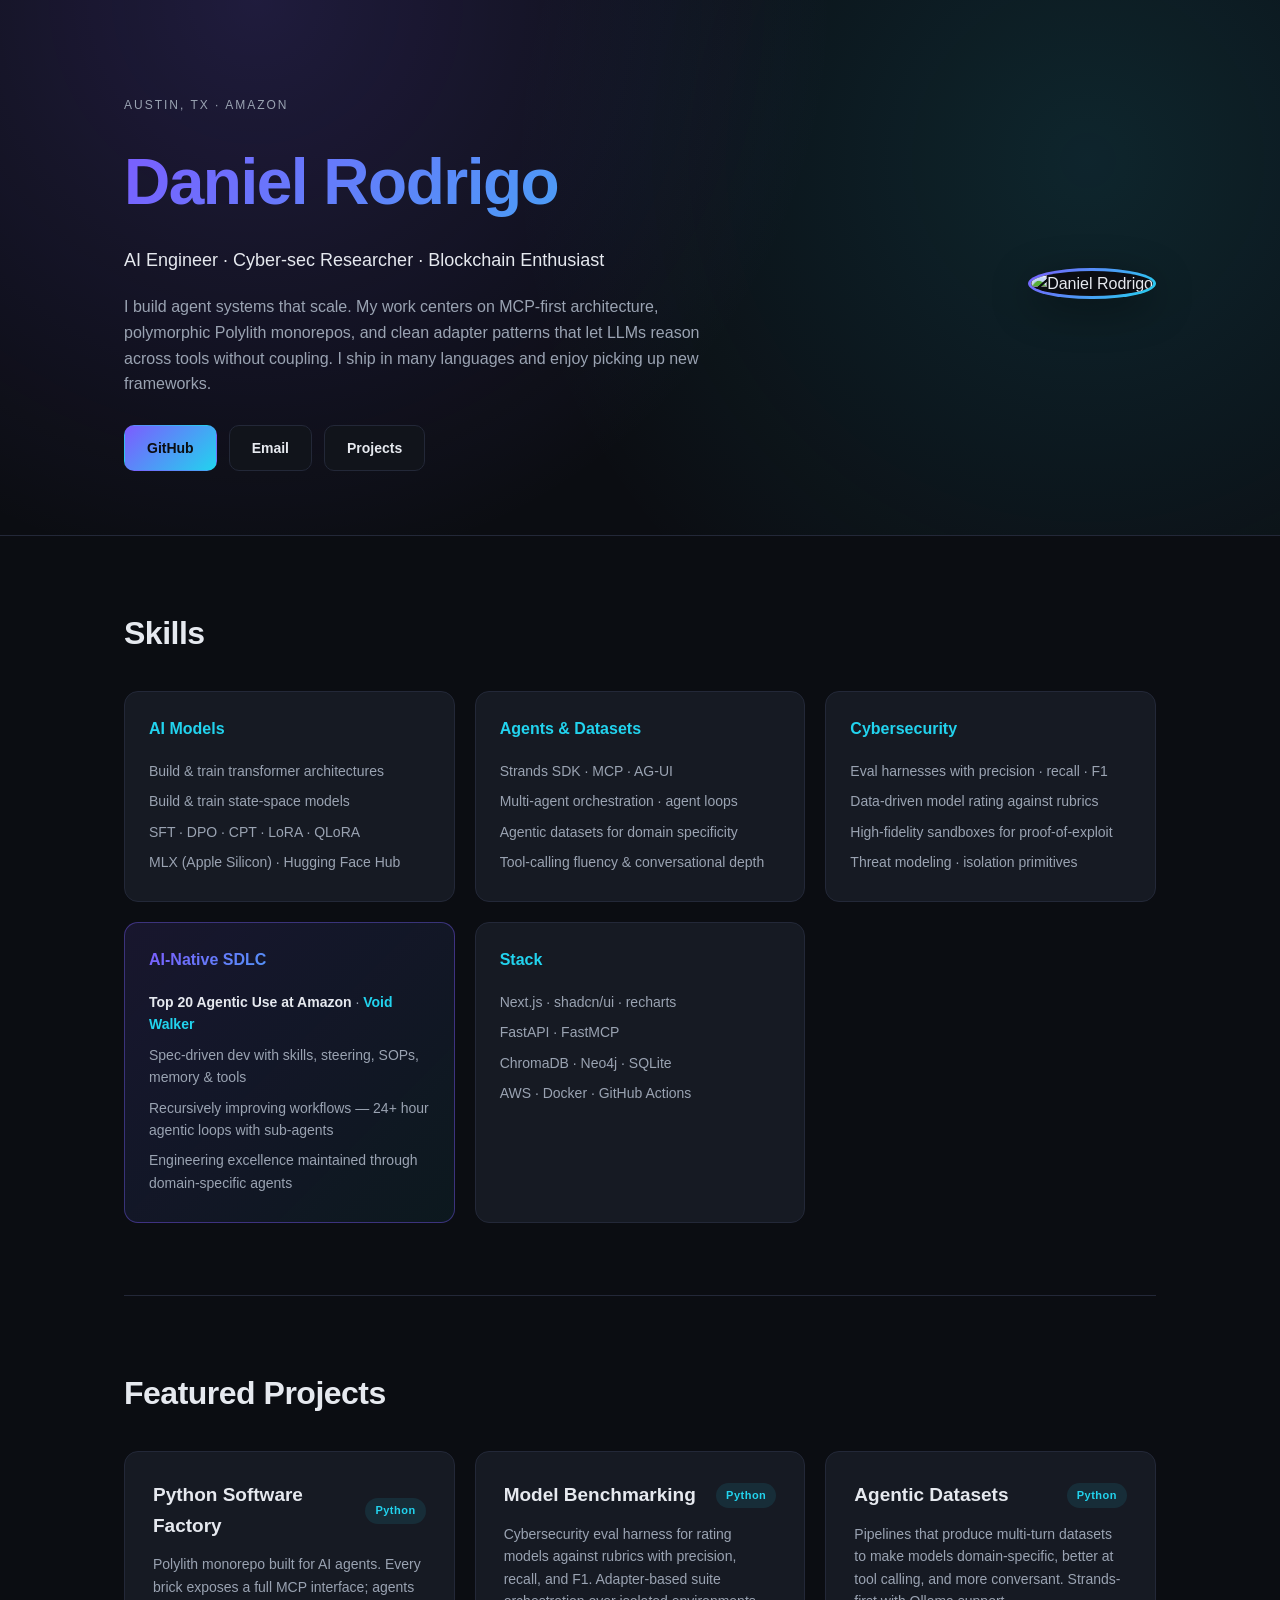
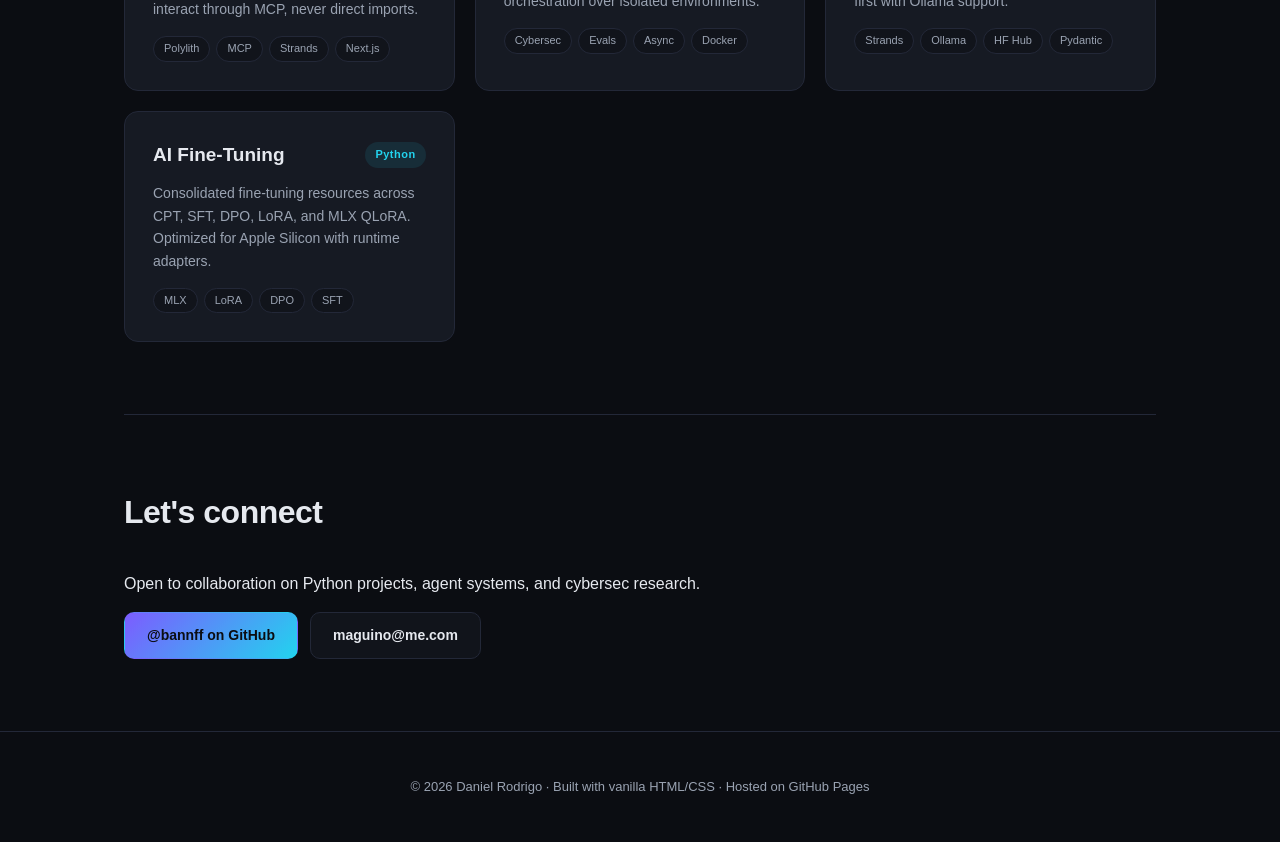
==== index.html @ 7570c043 "feat: initial site — hero, skills, projects, contact" ====
<!DOCTYPE html>
<html lang="en">
<head>
  <meta charset="UTF-8" />
  <meta name="viewport" content="width=device-width, initial-scale=1.0" />
  <title>Daniel Rodrigo — AI Engineer & Cybersec Researcher</title>
  <meta name="description" content="Daniel Rodrigo (bannff) — AI Engineer at Amazon. MCP-first agent systems, fine-tuning, cybersecurity evals, and blockchain." />
  <link rel="icon" href="data:image/svg+xml,<svg xmlns=%22http://www.w3.org/2000/svg%22 viewBox=%220 0 100 100%22><text y=%22.9em%22 font-size=%2290%22>⚡</text></svg>" />
  <link rel="stylesheet" href="styles.css" />
</head>
<body>
  <header class="hero">
    <div class="container">
      <div class="hero-grid">
        <div>
          <p class="eyebrow">Austin, TX · Amazon</p>
          <h1>Daniel Rodrigo</h1>
          <p class="tagline">AI Engineer · Cyber-sec Researcher · Blockchain Enthusiast</p>
          <p class="bio">
            I build agent systems that scale. My work centers on MCP-first
            architecture, polymorphic Polylith monorepos, and clean adapter
            patterns that let LLMs reason across tools without coupling. I
            ship in many languages and enjoy picking up new frameworks.
          </p>
          <div class="cta-row">
            <a class="btn primary" href="https://github.com/bannff" target="_blank" rel="noopener">GitHub</a>
            <a class="btn" href="mailto:maguino@me.com">Email</a>
            <a class="btn" href="#projects">Projects</a>
          </div>
        </div>
        <div class="avatar-wrap">
          <img class="avatar" src="https://avatars.githubusercontent.com/u/184795715?v=4" alt="Daniel Rodrigo" />
        </div>
      </div>
    </div>
  </header>

  <main class="container">
    <section id="skills">
      <h2>Skills</h2>
      <div class="skills-grid">
        <div class="skill-card">
          <h3>AI Models</h3>
          <ul>
            <li>Build &amp; train transformer architectures</li>
            <li>Build &amp; train state-space models</li>
            <li>SFT · DPO · CPT · LoRA · QLoRA</li>
            <li>MLX (Apple Silicon) · Hugging Face Hub</li>
          </ul>
        </div>
        <div class="skill-card">
          <h3>Agents &amp; Datasets</h3>
          <ul>
            <li>Strands SDK · MCP · AG-UI</li>
            <li>Multi-agent orchestration · agent loops</li>
            <li>Agentic datasets for domain specificity</li>
            <li>Tool-calling fluency &amp; conversational depth</li>
          </ul>
        </div>
        <div class="skill-card">
          <h3>Cybersecurity</h3>
          <ul>
            <li>Eval harnesses with precision · recall · F1</li>
            <li>Data-driven model rating against rubrics</li>
            <li>High-fidelity sandboxes for proof-of-exploit</li>
            <li>Threat modeling · isolation primitives</li>
          </ul>
        </div>
        <div class="skill-card featured">
          <h3>AI-Native SDLC</h3>
          <ul>
            <li><strong>Top 20 Agentic Use at Amazon</strong> · <em>Void Walker</em></li>
            <li>Spec-driven dev with skills, steering, SOPs, memory &amp; tools</li>
            <li>Recursively improving workflows — 24+ hour agentic loops with sub-agents</li>
            <li>Engineering excellence maintained through domain-specific agents</li>
          </ul>
        </div>
        <div class="skill-card">
          <h3>Stack</h3>
          <ul>
            <li>Next.js · shadcn/ui · recharts</li>
            <li>FastAPI · FastMCP</li>
            <li>ChromaDB · Neo4j · SQLite</li>
            <li>AWS · Docker · GitHub Actions</li>
          </ul>
        </div>
      </div>
    </section>

    <section id="projects">
      <h2>Featured Projects</h2>
      <div class="project-grid">
        <a class="project-card" href="https://github.com/bannff/python-software-factory" target="_blank" rel="noopener">
          <div class="project-head">
            <h3>Python Software Factory</h3>
            <span class="lang">Python</span>
          </div>
          <p>Polylith monorepo built for AI agents. Every brick exposes a full MCP interface; agents interact through MCP, never direct imports.</p>
          <div class="tags">
            <span>Polylith</span><span>MCP</span><span>Strands</span><span>Next.js</span>
          </div>
        </a>

        <a class="project-card" href="https://github.com/bannff/model-benchmarking" target="_blank" rel="noopener">
          <div class="project-head">
            <h3>Model Benchmarking</h3>
            <span class="lang">Python</span>
          </div>
          <p>Cybersecurity eval harness for rating models against rubrics with precision, recall, and F1. Adapter-based suite orchestration over isolated environments.</p>
          <div class="tags">
            <span>Cybersec</span><span>Evals</span><span>Async</span><span>Docker</span>
          </div>
        </a>

        <a class="project-card" href="https://github.com/bannff/Agentic-Datasets" target="_blank" rel="noopener">
          <div class="project-head">
            <h3>Agentic Datasets</h3>
            <span class="lang">Python</span>
          </div>
          <p>Pipelines that produce multi-turn datasets to make models domain-specific, better at tool calling, and more conversant. Strands-first with Ollama support.</p>
          <div class="tags">
            <span>Strands</span><span>Ollama</span><span>HF Hub</span><span>Pydantic</span>
          </div>
        </a>

        <a class="project-card" href="https://github.com/bannff/AI-Fine-Tuning" target="_blank" rel="noopener">
          <div class="project-head">
            <h3>AI Fine-Tuning</h3>
            <span class="lang">Python</span>
          </div>
          <p>Consolidated fine-tuning resources across CPT, SFT, DPO, LoRA, and MLX QLoRA. Optimized for Apple Silicon with runtime adapters.</p>
          <div class="tags">
            <span>MLX</span><span>LoRA</span><span>DPO</span><span>SFT</span>
          </div>
        </a>
      </div>
    </section>

    <section id="contact">
      <h2>Let's connect</h2>
      <p>Open to collaboration on Python projects, agent systems, and cybersec research.</p>
      <div class="cta-row">
        <a class="btn primary" href="https://github.com/bannff" target="_blank" rel="noopener">@bannff on GitHub</a>
        <a class="btn" href="mailto:maguino@me.com">maguino@me.com</a>
      </div>
    </section>
  </main>

  <footer>
    <div class="container">
      <p>© <span id="year"></span> Daniel Rodrigo · Built with vanilla HTML/CSS · Hosted on GitHub Pages</p>
    </div>
  </footer>

  <script>
    document.getElementById('year').textContent = new Date().getFullYear();
  </script>
</body>
</html>
---- styles.css ----
:root {
  --bg: #0b0d12;
  --bg-elev: #11141b;
  --bg-card: #161a23;
  --border: #232838;
  --text: #e6e9ef;
  --text-dim: #9aa3b2;
  --accent: #7c5cff;
  --accent-2: #22d3ee;
  --accent-grad: linear-gradient(135deg, #7c5cff 0%, #22d3ee 100%);
  --radius: 14px;
  --shadow: 0 10px 40px rgba(0, 0, 0, 0.4);
}

* { box-sizing: border-box; }

html, body {
  margin: 0;
  padding: 0;
  background: var(--bg);
  color: var(--text);
  font-family: -apple-system, BlinkMacSystemFont, "Segoe UI", Inter, Roboto, sans-serif;
  line-height: 1.6;
  -webkit-font-smoothing: antialiased;
}

a { color: inherit; text-decoration: none; }

.container {
  max-width: 1080px;
  margin: 0 auto;
  padding: 0 24px;
}

/* HERO */
.hero {
  padding: 96px 0 64px;
  background:
    radial-gradient(circle at 20% 0%, rgba(124, 92, 255, 0.18), transparent 50%),
    radial-gradient(circle at 85% 30%, rgba(34, 211, 238, 0.12), transparent 50%),
    var(--bg);
  border-bottom: 1px solid var(--border);
}

.hero-grid {
  display: grid;
  grid-template-columns: 1fr auto;
  gap: 48px;
  align-items: center;
}

.eyebrow {
  text-transform: uppercase;
  letter-spacing: 2px;
  font-size: 12px;
  color: var(--text-dim);
  margin: 0 0 16px;
}

.hero h1 {
  font-size: clamp(40px, 6vw, 64px);
  font-weight: 800;
  margin: 0 0 12px;
  background: var(--accent-grad);
  -webkit-background-clip: text;
  background-clip: text;
  -webkit-text-fill-color: transparent;
  letter-spacing: -1.5px;
}

.tagline {
  font-size: 18px;
  color: var(--text);
  margin: 0 0 20px;
  font-weight: 500;
}

.bio {
  font-size: 16px;
  color: var(--text-dim);
  max-width: 580px;
  margin: 0 0 28px;
}

.avatar-wrap {
  position: relative;
}

.avatar {
  width: 200px;
  height: 200px;
  border-radius: 50%;
  border: 3px solid transparent;
  background:
    linear-gradient(var(--bg), var(--bg)) padding-box,
    var(--accent-grad) border-box;
  box-shadow: var(--shadow);
}

/* BUTTONS */
.cta-row {
  display: flex;
  flex-wrap: wrap;
  gap: 12px;
}

.btn {
  display: inline-block;
  padding: 11px 22px;
  border-radius: 10px;
  font-weight: 600;
  font-size: 14px;
  border: 1px solid var(--border);
  background: var(--bg-elev);
  color: var(--text);
  transition: transform 0.15s ease, border-color 0.15s ease, background 0.15s ease;
}

.btn:hover {
  transform: translateY(-2px);
  border-color: var(--accent);
}

.btn.primary {
  background: var(--accent-grad);
  border-color: transparent;
  color: #0b0d12;
}

/* SECTIONS */
main section {
  padding: 72px 0;
  border-bottom: 1px solid var(--border);
}

main section:last-child {
  border-bottom: none;
}

h2 {
  font-size: 32px;
  font-weight: 700;
  margin: 0 0 32px;
  letter-spacing: -0.5px;
}

/* SKILLS */
.skills-grid {
  display: grid;
  grid-template-columns: repeat(auto-fit, minmax(260px, 1fr));
  gap: 20px;
}

.skill-card {
  background: var(--bg-card);
  border: 1px solid var(--border);
  border-radius: var(--radius);
  padding: 24px;
  transition: border-color 0.2s ease, transform 0.2s ease;
}

.skill-card:hover {
  border-color: var(--accent);
  transform: translateY(-2px);
}

.skill-card h3 {
  margin: 0 0 14px;
  font-size: 16px;
  color: var(--accent-2);
  font-weight: 600;
}

.skill-card ul {
  list-style: none;
  padding: 0;
  margin: 0;
}

.skill-card li {
  font-size: 14px;
  color: var(--text-dim);
  padding: 4px 0;
}

.skill-card.featured {
  background: linear-gradient(135deg, rgba(124, 92, 255, 0.12), rgba(34, 211, 238, 0.06));
  border-color: rgba(124, 92, 255, 0.4);
}

.skill-card.featured h3 {
  background: var(--accent-grad);
  -webkit-background-clip: text;
  background-clip: text;
  -webkit-text-fill-color: transparent;
}

.skill-card.featured li strong {
  color: var(--text);
  font-weight: 700;
}

.skill-card.featured li em {
  font-style: normal;
  color: var(--accent-2);
  font-weight: 600;
}

/* PROJECTS */
.project-grid {
  display: grid;
  grid-template-columns: repeat(auto-fit, minmax(320px, 1fr));
  gap: 20px;
}

.project-card {
  display: block;
  background: var(--bg-card);
  border: 1px solid var(--border);
  border-radius: var(--radius);
  padding: 28px;
  transition: border-color 0.2s ease, transform 0.2s ease, box-shadow 0.2s ease;
}

.project-card:hover {
  border-color: var(--accent);
  transform: translateY(-3px);
  box-shadow: var(--shadow);
}

.project-head {
  display: flex;
  justify-content: space-between;
  align-items: center;
  gap: 12px;
  margin-bottom: 12px;
}

.project-head h3 {
  margin: 0;
  font-size: 19px;
  font-weight: 700;
}

.lang {
  font-size: 11px;
  color: var(--accent-2);
  background: rgba(34, 211, 238, 0.1);
  padding: 4px 10px;
  border-radius: 999px;
  font-weight: 600;
  letter-spacing: 0.5px;
}

.project-card p {
  color: var(--text-dim);
  margin: 0 0 16px;
  font-size: 14px;
}

.tags {
  display: flex;
  flex-wrap: wrap;
  gap: 6px;
}

.tags span {
  font-size: 11px;
  background: var(--bg-elev);
  border: 1px solid var(--border);
  padding: 3px 10px;
  border-radius: 999px;
  color: var(--text-dim);
}

/* FOOTER */
footer {
  padding: 32px 0;
  text-align: center;
  color: var(--text-dim);
  font-size: 13px;
  border-top: 1px solid var(--border);
}

/* RESPONSIVE */
@media (max-width: 720px) {
  .hero { padding: 64px 0 48px; }
  .hero-grid {
    grid-template-columns: 1fr;
    text-align: center;
  }
  .avatar-wrap { order: -1; }
  .avatar { width: 140px; height: 140px; }
  .bio { margin-left: auto; margin-right: auto; }
  .cta-row { justify-content: center; }
  main section { padding: 56px 0; }
}
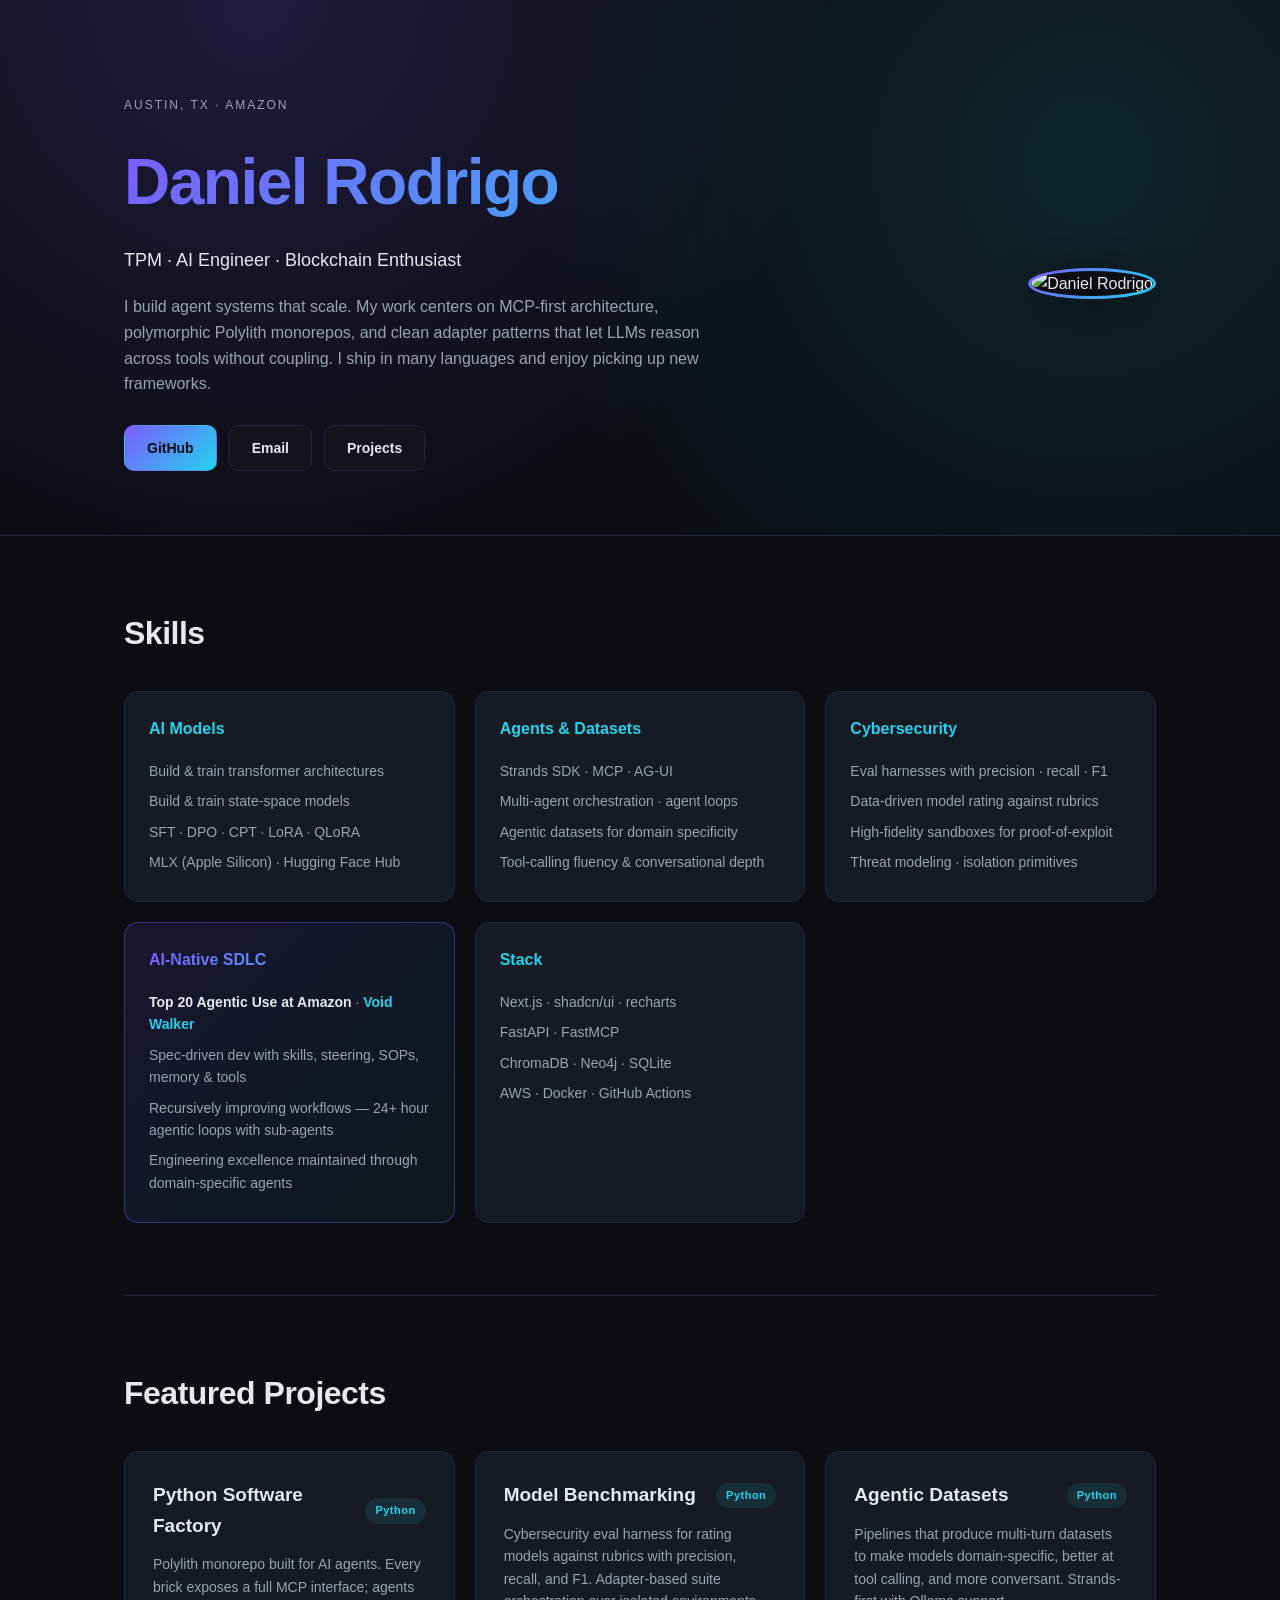
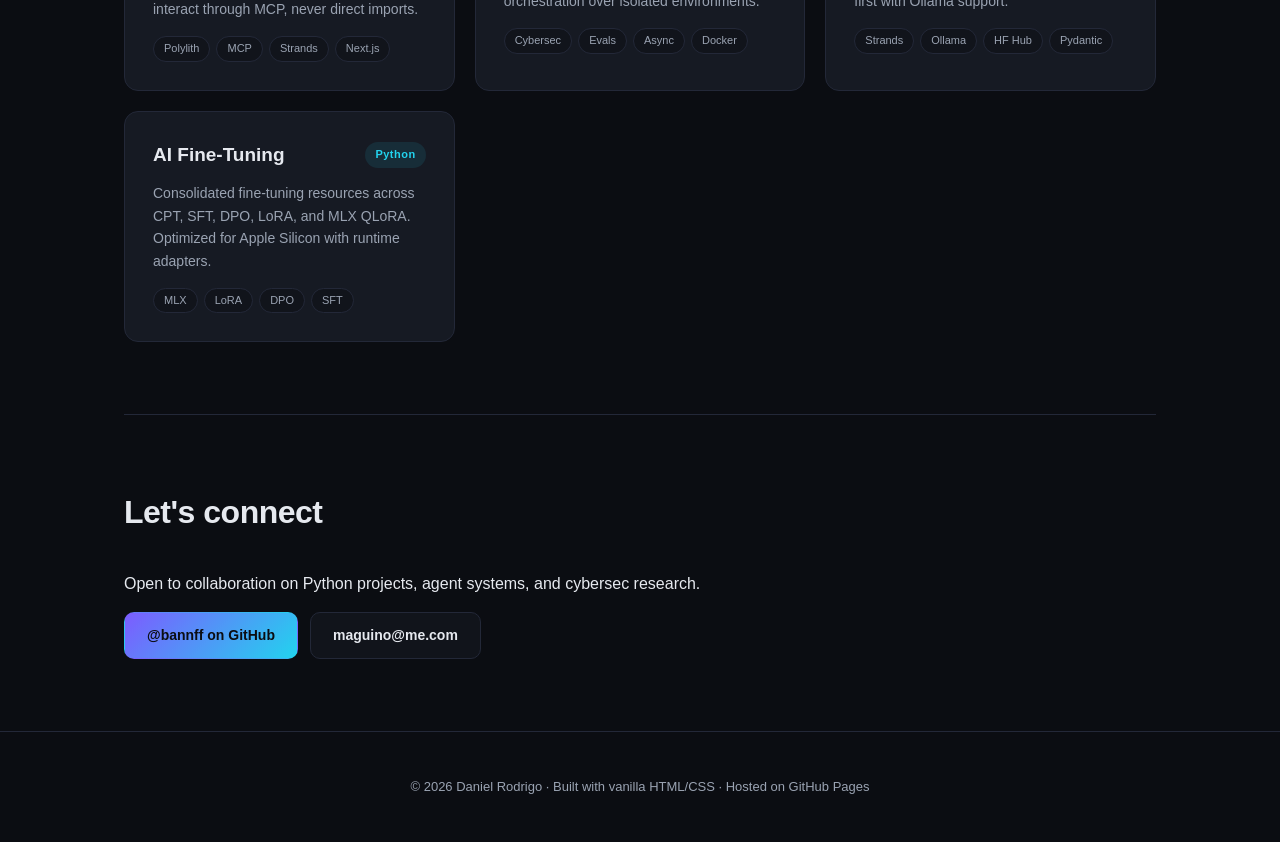
==== commit 0da30ee7: "tweak: tagline — TPM · AI Engineer · Blockchain Enthusiast" ====
--- a/index.html
+++ b/index.html
@@ -15,7 +15,7 @@
         <div>
           <p class="eyebrow">Austin, TX · Amazon</p>
           <h1>Daniel Rodrigo</h1>
-          <p class="tagline">AI Engineer · Cyber-sec Researcher · Blockchain Enthusiast</p>
+          <p class="tagline">TPM · AI Engineer · Blockchain Enthusiast</p>
           <p class="bio">
             I build agent systems that scale. My work centers on MCP-first
             architecture, polymorphic Polylith monorepos, and clean adapter
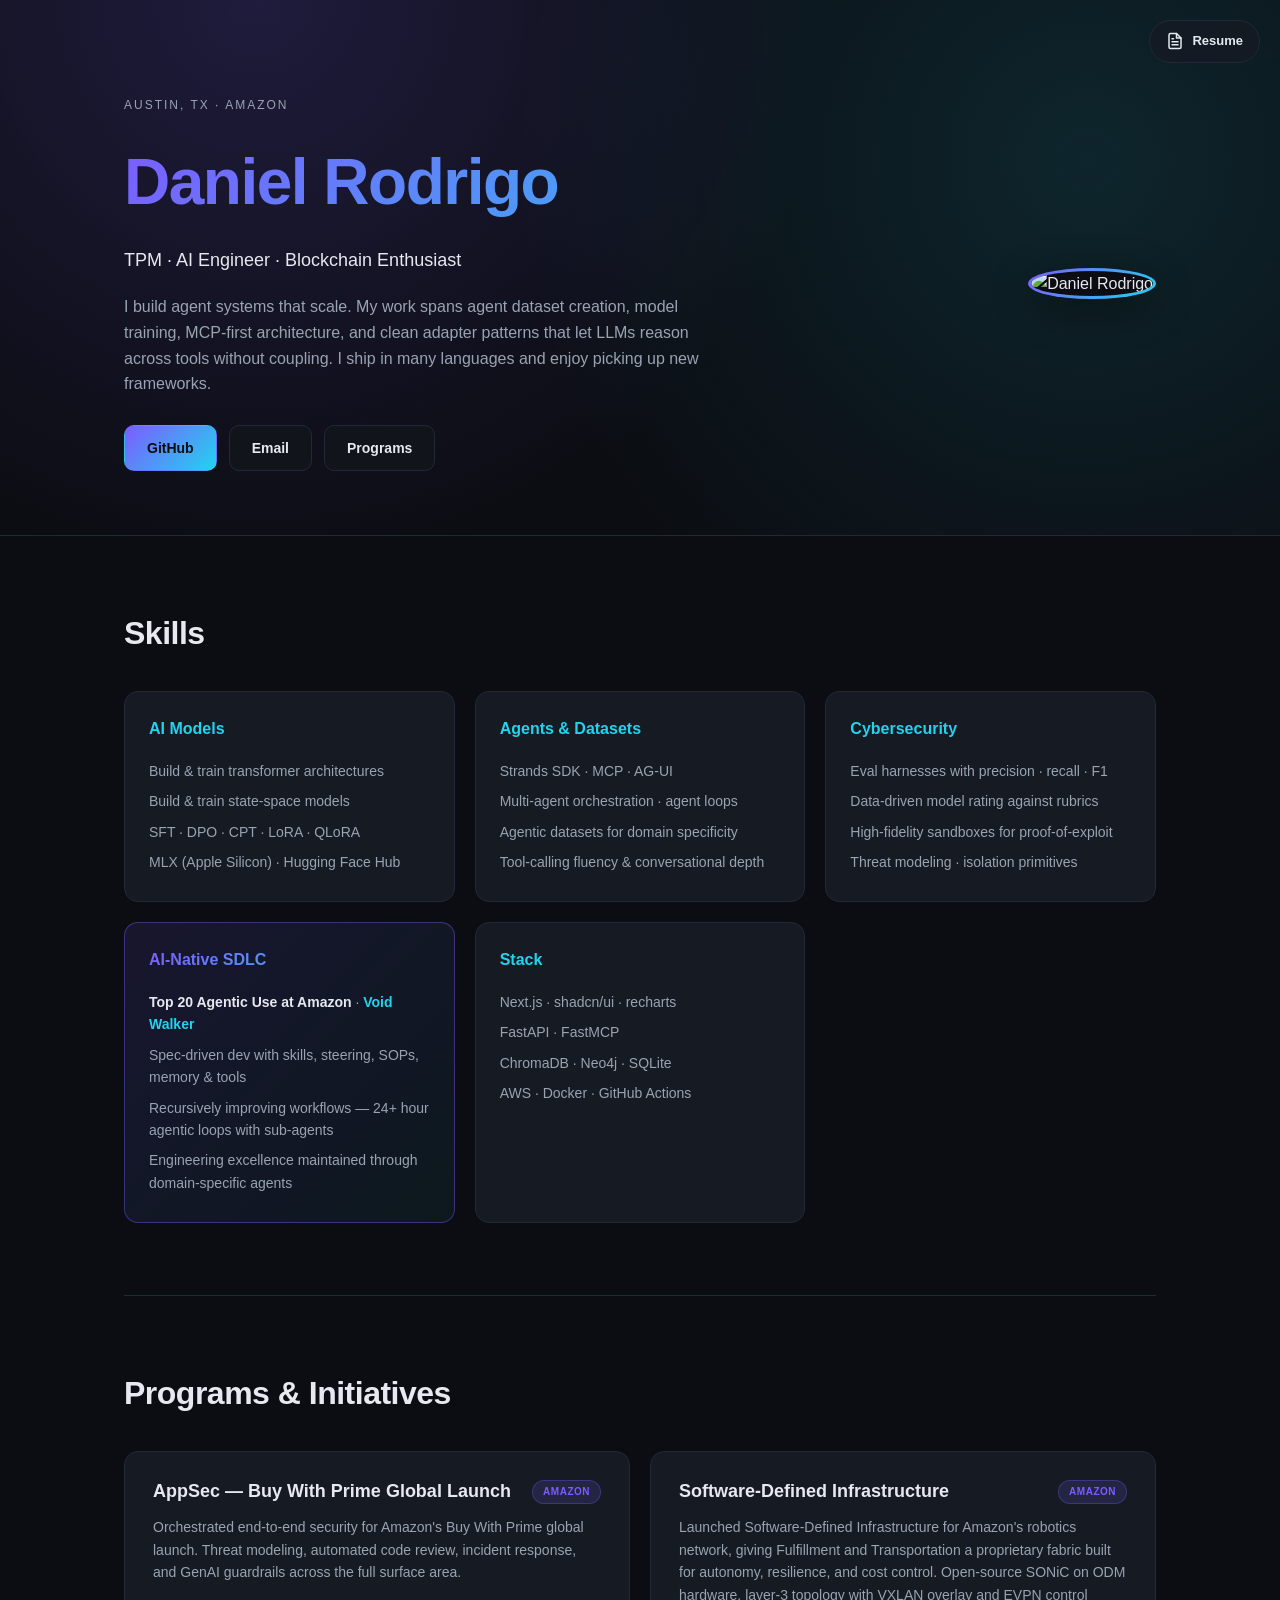
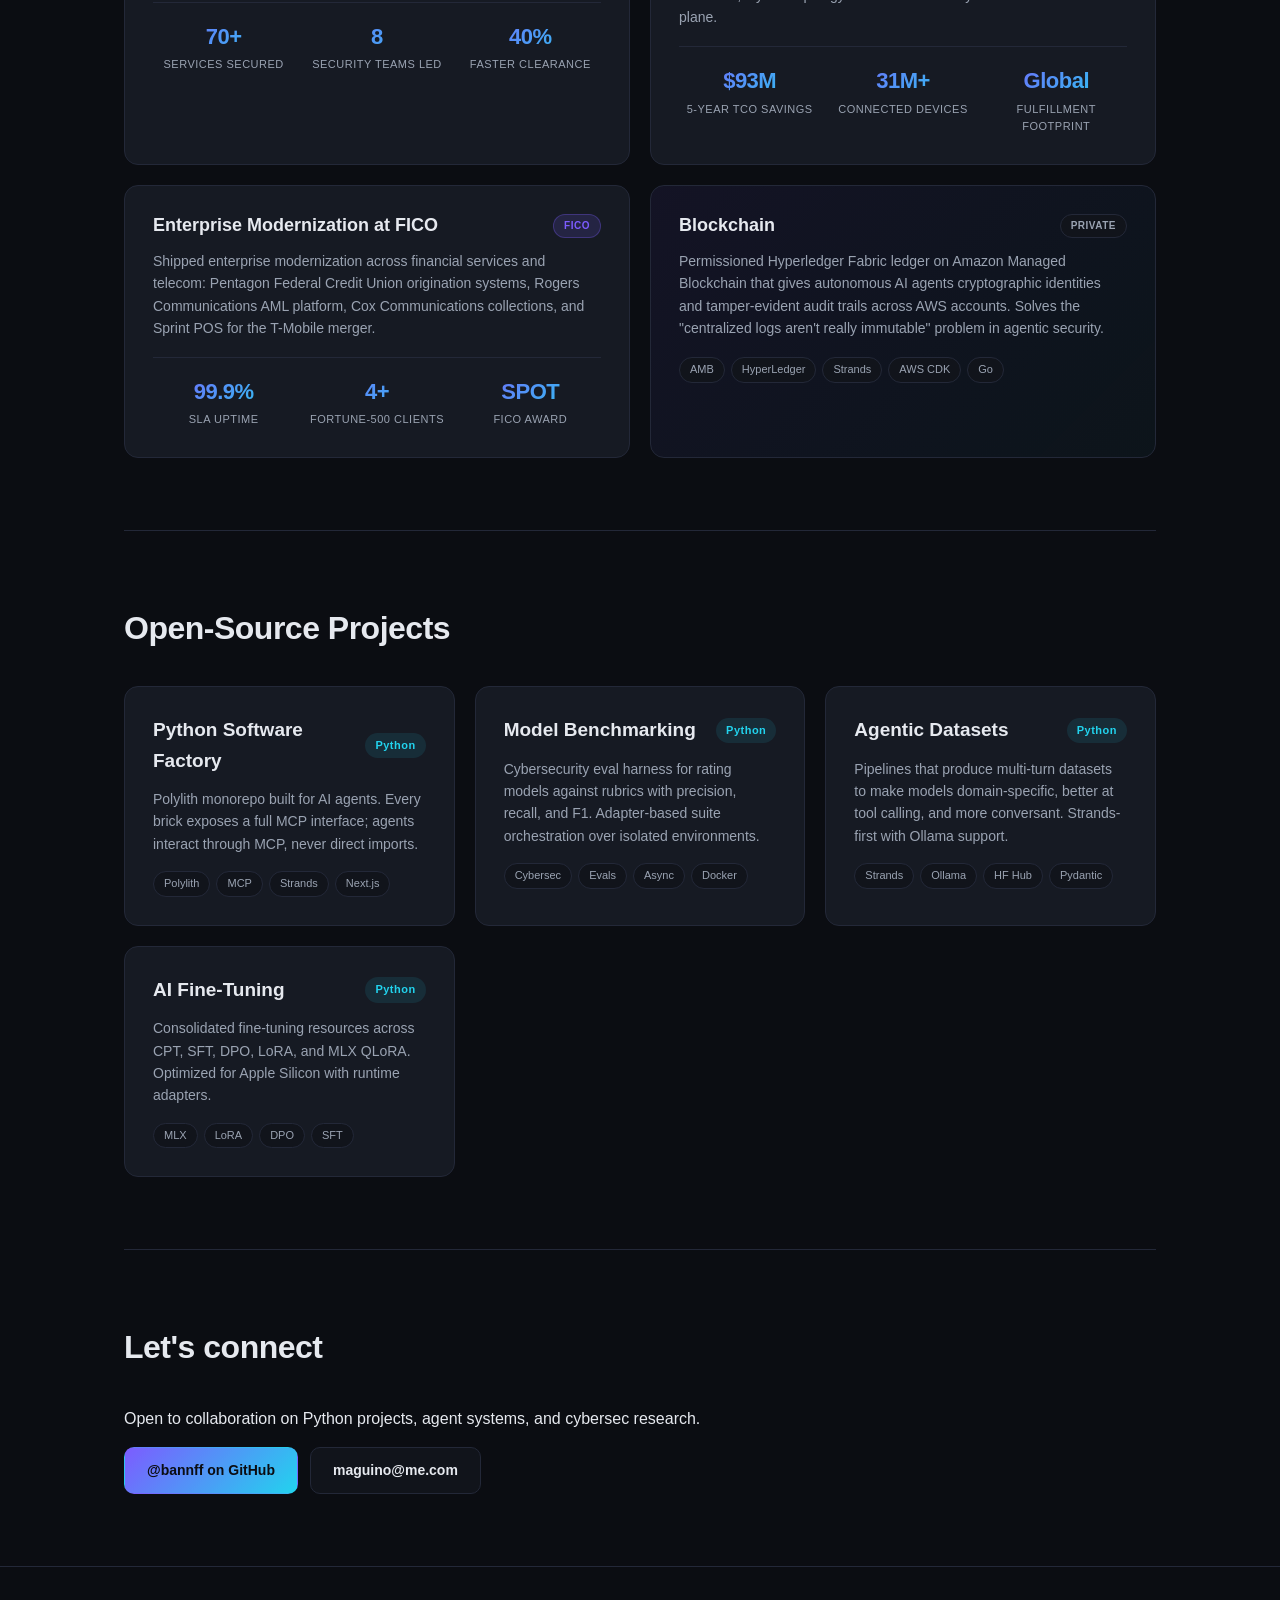
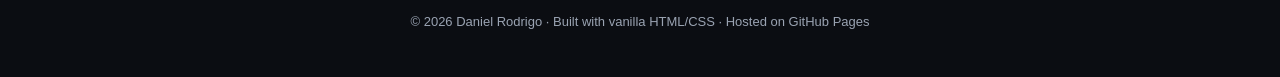
==== commit 6286c417: "feat: programs section, resume page, SEO, OG tags, sticky resume link" ====
--- a/index.html
+++ b/index.html
@@ -3,12 +3,76 @@
 <head>
   <meta charset="UTF-8" />
   <meta name="viewport" content="width=device-width, initial-scale=1.0" />
-  <title>Daniel Rodrigo — AI Engineer & Cybersec Researcher</title>
-  <meta name="description" content="Daniel Rodrigo (bannff) — AI Engineer at Amazon. MCP-first agent systems, fine-tuning, cybersecurity evals, and blockchain." />
+
+  <!-- Primary SEO -->
+  <title>Daniel Rodrigo — Sr. TPM & AI Engineer at Amazon</title>
+  <meta name="description" content="Sr. Technical Program Manager and AI Engineer at Amazon. Agentic security platforms on MCP and multi-agent orchestration. ML pipelines for transformer and state-space models. 14+ years shipping at scale." />
+  <meta name="keywords" content="AI Engineer, Technical Program Manager, TPM, Amazon, MCP, Strands, agentic security, multi-agent orchestration, fine-tuning, transformer, state space models, blockchain, Hyperledger, Austin" />
+  <meta name="author" content="Daniel Rodrigo" />
+  <link rel="canonical" href="https://bannff.github.io/" />
+
+  <!-- Open Graph (Slack, LinkedIn, iMessage, Discord, Facebook) -->
+  <meta property="og:type" content="profile" />
+  <meta property="og:url" content="https://bannff.github.io/" />
+  <meta property="og:title" content="Daniel Rodrigo — Sr. TPM & AI Engineer at Amazon" />
+  <meta property="og:description" content="Building agentic security platforms on MCP and multi-agent orchestration. 14+ years shipping at scale across security, networks, and AI." />
+  <meta property="og:image" content="https://avatars.githubusercontent.com/u/184795715?v=4" />
+  <meta property="profile:first_name" content="Daniel" />
+  <meta property="profile:last_name" content="Rodrigo" />
+
+  <!-- Twitter Card -->
+  <meta name="twitter:card" content="summary" />
+  <meta name="twitter:title" content="Daniel Rodrigo — Sr. TPM & AI Engineer" />
+  <meta name="twitter:description" content="Agentic security on MCP. ML pipelines for transformer and state-space models. 14+ years at Amazon, FICO, Verizon." />
+  <meta name="twitter:image" content="https://avatars.githubusercontent.com/u/184795715?v=4" />
+
   <link rel="icon" href="data:image/svg+xml,<svg xmlns=%22http://www.w3.org/2000/svg%22 viewBox=%220 0 100 100%22><text y=%22.9em%22 font-size=%2290%22>⚡</text></svg>" />
   <link rel="stylesheet" href="styles.css" />
+
+  <!-- Structured data: tells Google you're a person, not just a webpage -->
+  <script type="application/ld+json">
+  {
+    "@context": "https://schema.org",
+    "@type": "Person",
+    "name": "Daniel Rodrigo",
+    "alternateName": "Daniel Eric Rodrigo",
+    "jobTitle": "Sr. Technical Program Manager & AI Engineer",
+    "worksFor": { "@type": "Organization", "name": "Amazon" },
+    "address": { "@type": "PostalAddress", "addressLocality": "Austin", "addressRegion": "TX", "addressCountry": "US" },
+    "email": "mailto:maguino@me.com",
+    "url": "https://bannff.github.io/",
+    "image": "https://avatars.githubusercontent.com/u/184795715?v=4",
+    "sameAs": [
+      "https://github.com/bannff"
+    ],
+    "knowsAbout": [
+      "Artificial Intelligence",
+      "Multi-Agent Systems",
+      "Model Context Protocol",
+      "Strands SDK",
+      "Fine-Tuning",
+      "State Space Models",
+      "Cybersecurity",
+      "Agentic Security",
+      "Blockchain",
+      "Hyperledger Fabric",
+      "Network Engineering"
+    ],
+    "alumniOf": { "@type": "CollegeOrUniversity", "name": "Florida International University" }
+  }
+  </script>
 </head>
 <body>
+  <a href="resume.html" class="resume-fab" aria-label="View Resume" title="Resume">
+    <svg width="18" height="18" viewBox="0 0 24 24" fill="none" stroke="currentColor" stroke-width="2" stroke-linecap="round" stroke-linejoin="round" aria-hidden="true">
+      <path d="M14 2H6a2 2 0 0 0-2 2v16a2 2 0 0 0 2 2h12a2 2 0 0 0 2-2V8z"></path>
+      <polyline points="14 2 14 8 20 8"></polyline>
+      <line x1="16" y1="13" x2="8" y2="13"></line>
+      <line x1="16" y1="17" x2="8" y2="17"></line>
+      <polyline points="10 9 9 9 8 9"></polyline>
+    </svg>
+    <span>Resume</span>
+  </a>
   <header class="hero">
     <div class="container">
       <div class="hero-grid">
@@ -17,15 +81,16 @@
           <h1>Daniel Rodrigo</h1>
           <p class="tagline">TPM · AI Engineer · Blockchain Enthusiast</p>
           <p class="bio">
-            I build agent systems that scale. My work centers on MCP-first
-            architecture, polymorphic Polylith monorepos, and clean adapter
-            patterns that let LLMs reason across tools without coupling. I
-            ship in many languages and enjoy picking up new frameworks.
+            I build agent systems that scale. My work spans agent dataset
+            creation, model training, MCP-first architecture, and clean
+            adapter patterns that let LLMs reason across tools without
+            coupling. I ship in many languages and enjoy picking up new
+            frameworks.
           </p>
           <div class="cta-row">
             <a class="btn primary" href="https://github.com/bannff" target="_blank" rel="noopener">GitHub</a>
             <a class="btn" href="mailto:maguino@me.com">Email</a>
-            <a class="btn" href="#projects">Projects</a>
+            <a class="btn" href="#programs">Programs</a>
           </div>
         </div>
         <div class="avatar-wrap">
@@ -87,8 +152,63 @@
       </div>
     </section>
 
+    <section id="programs">
+      <h2>Programs &amp; Initiatives</h2>
+      <div class="programs-grid">
+        <div class="program-card">
+          <div class="program-header">
+            <h3>AppSec — Buy With Prime Global Launch</h3>
+            <span class="program-badge">Amazon</span>
+          </div>
+          <p>Orchestrated end-to-end security for Amazon's Buy With Prime global launch. Threat modeling, automated code review, incident response, and GenAI guardrails across the full surface area.</p>
+          <div class="metrics">
+            <div class="metric"><strong>70+</strong><span>services secured</span></div>
+            <div class="metric"><strong>8</strong><span>security teams led</span></div>
+            <div class="metric"><strong>40%</strong><span>faster clearance</span></div>
+          </div>
+        </div>
+
+        <div class="program-card">
+          <div class="program-header">
+            <h3>Software-Defined Infrastructure</h3>
+            <span class="program-badge">Amazon</span>
+          </div>
+          <p>Launched Software-Defined Infrastructure for Amazon's robotics network, giving Fulfillment and Transportation a proprietary fabric built for autonomy, resilience, and cost control. Open-source SONiC on ODM hardware, layer-3 topology with VXLAN overlay and EVPN control plane.</p>
+          <div class="metrics">
+            <div class="metric"><strong>$93M</strong><span>5-year TCO savings</span></div>
+            <div class="metric"><strong>31M+</strong><span>connected devices</span></div>
+            <div class="metric"><strong>Global</strong><span>fulfillment footprint</span></div>
+          </div>
+        </div>
+
+        <div class="program-card">
+          <div class="program-header">
+            <h3>Enterprise Modernization at FICO</h3>
+            <span class="program-badge">FICO</span>
+          </div>
+          <p>Shipped enterprise modernization across financial services and telecom: Pentagon Federal Credit Union origination systems, Rogers Communications AML platform, Cox Communications collections, and Sprint POS for the T-Mobile merger.</p>
+          <div class="metrics">
+            <div class="metric"><strong>99.9%</strong><span>SLA uptime</span></div>
+            <div class="metric"><strong>4+</strong><span>Fortune-500 clients</span></div>
+            <div class="metric"><strong>SPOT</strong><span>FICO award</span></div>
+          </div>
+        </div>
+
+        <div class="program-card private">
+          <div class="program-header">
+            <h3>Blockchain</h3>
+            <span class="program-badge muted">Private</span>
+          </div>
+          <p>Permissioned Hyperledger Fabric ledger on Amazon Managed Blockchain that gives autonomous AI agents cryptographic identities and tamper-evident audit trails across AWS accounts. Solves the "centralized logs aren't really immutable" problem in agentic security.</p>
+          <div class="tags">
+            <span>AMB</span><span>HyperLedger</span><span>Strands</span><span>AWS CDK</span><span>Go</span>
+          </div>
+        </div>
+      </div>
+    </section>
+
     <section id="projects">
-      <h2>Featured Projects</h2>
+      <h2>Open-Source Projects</h2>
       <div class="project-grid">
         <a class="project-card" href="https://github.com/bannff/python-software-factory" target="_blank" rel="noopener">
           <div class="project-head">
--- a/styles.css
+++ b/styles.css
@@ -32,6 +32,42 @@
   padding: 0 24px;
 }
 
+/* RESUME FAB — fixed top-right resume link */
+.resume-fab {
+  position: fixed;
+  top: 20px;
+  right: 20px;
+  z-index: 100;
+  display: inline-flex;
+  align-items: center;
+  gap: 8px;
+  padding: 10px 16px;
+  background: rgba(22, 26, 35, 0.75);
+  backdrop-filter: blur(12px);
+  -webkit-backdrop-filter: blur(12px);
+  border: 1px solid var(--border);
+  border-radius: 999px;
+  font-size: 13px;
+  font-weight: 600;
+  color: var(--text);
+  transition: border-color 0.15s ease, transform 0.15s ease, color 0.15s ease;
+}
+
+.resume-fab:hover {
+  border-color: var(--accent);
+  color: var(--accent-2);
+  transform: translateY(-1px);
+}
+
+.resume-fab svg {
+  flex-shrink: 0;
+}
+
+@media (max-width: 480px) {
+  .resume-fab span { display: none; }
+  .resume-fab { padding: 10px; }
+}
+
 /* HERO */
 .hero {
   padding: 96px 0 64px;
@@ -204,6 +240,105 @@
   font-style: normal;
   color: var(--accent-2);
   font-weight: 600;
+}
+
+/* PROGRAMS */
+.programs-grid {
+  display: grid;
+  grid-template-columns: repeat(auto-fit, minmax(360px, 1fr));
+  gap: 20px;
+}
+
+.program-card {
+  background: var(--bg-card);
+  border: 1px solid var(--border);
+  border-radius: var(--radius);
+  padding: 28px;
+  transition: border-color 0.2s ease, transform 0.2s ease, box-shadow 0.2s ease;
+}
+
+.program-card:hover {
+  border-color: var(--accent);
+  transform: translateY(-3px);
+  box-shadow: var(--shadow);
+}
+
+.program-card.private {
+  background: linear-gradient(135deg, rgba(124, 92, 255, 0.08), rgba(34, 211, 238, 0.04));
+}
+
+.program-header {
+  display: flex;
+  justify-content: space-between;
+  align-items: flex-start;
+  gap: 12px;
+  margin-bottom: 12px;
+}
+
+.program-header h3 {
+  margin: 0;
+  font-size: 18px;
+  font-weight: 700;
+  line-height: 1.3;
+}
+
+.program-badge {
+  font-size: 10px;
+  background: rgba(124, 92, 255, 0.15);
+  border: 1px solid rgba(124, 92, 255, 0.3);
+  color: var(--accent);
+  padding: 3px 10px;
+  border-radius: 999px;
+  font-weight: 700;
+  letter-spacing: 0.5px;
+  text-transform: uppercase;
+  white-space: nowrap;
+  flex-shrink: 0;
+}
+
+.program-badge.muted {
+  background: var(--bg-elev);
+  border-color: var(--border);
+  color: var(--text-dim);
+}
+
+.program-card p {
+  color: var(--text-dim);
+  margin: 0 0 18px;
+  font-size: 14px;
+  line-height: 1.6;
+}
+
+.metrics {
+  display: grid;
+  grid-template-columns: repeat(3, 1fr);
+  gap: 12px;
+  padding-top: 16px;
+  border-top: 1px solid var(--border);
+}
+
+.metric {
+  display: flex;
+  flex-direction: column;
+  text-align: center;
+}
+
+.metric strong {
+  font-size: 22px;
+  font-weight: 800;
+  background: var(--accent-grad);
+  -webkit-background-clip: text;
+  background-clip: text;
+  -webkit-text-fill-color: transparent;
+  letter-spacing: -0.5px;
+}
+
+.metric span {
+  font-size: 11px;
+  color: var(--text-dim);
+  text-transform: uppercase;
+  letter-spacing: 0.5px;
+  margin-top: 2px;
 }
 
 /* PROJECTS */
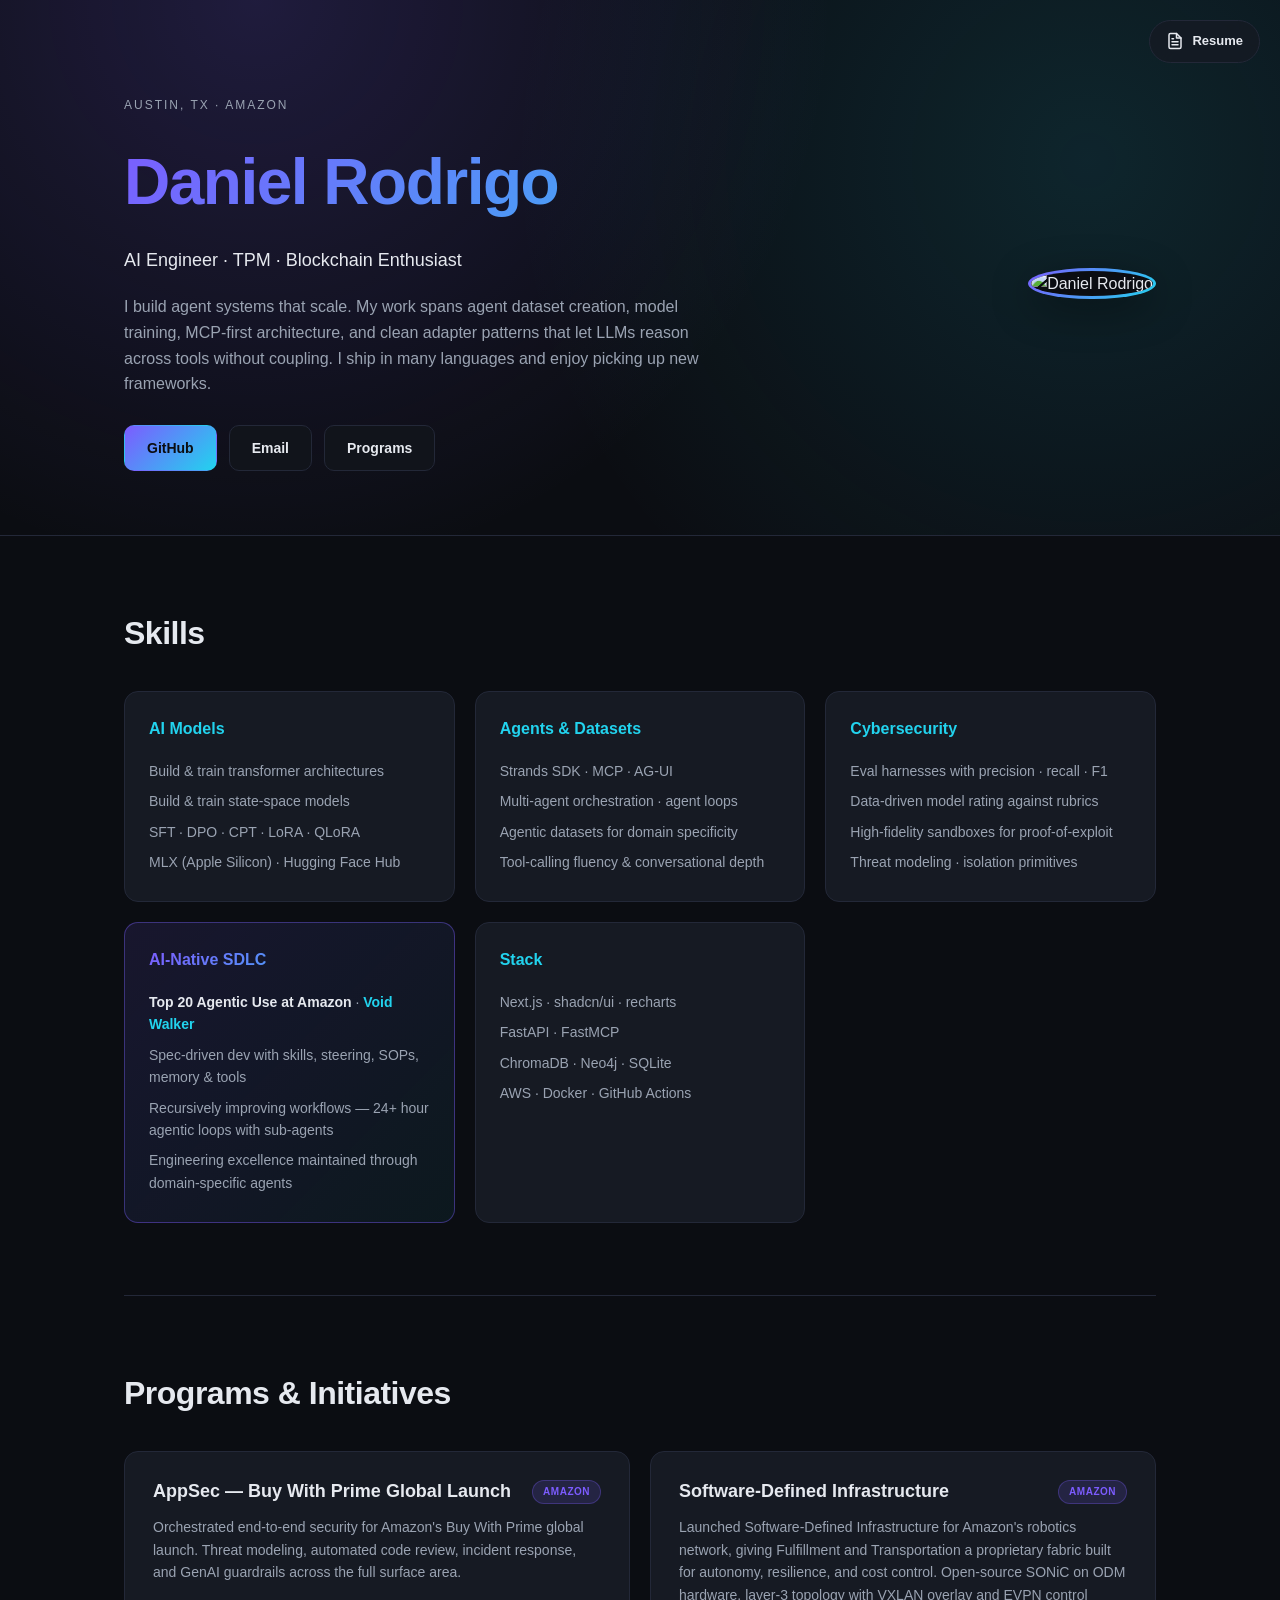
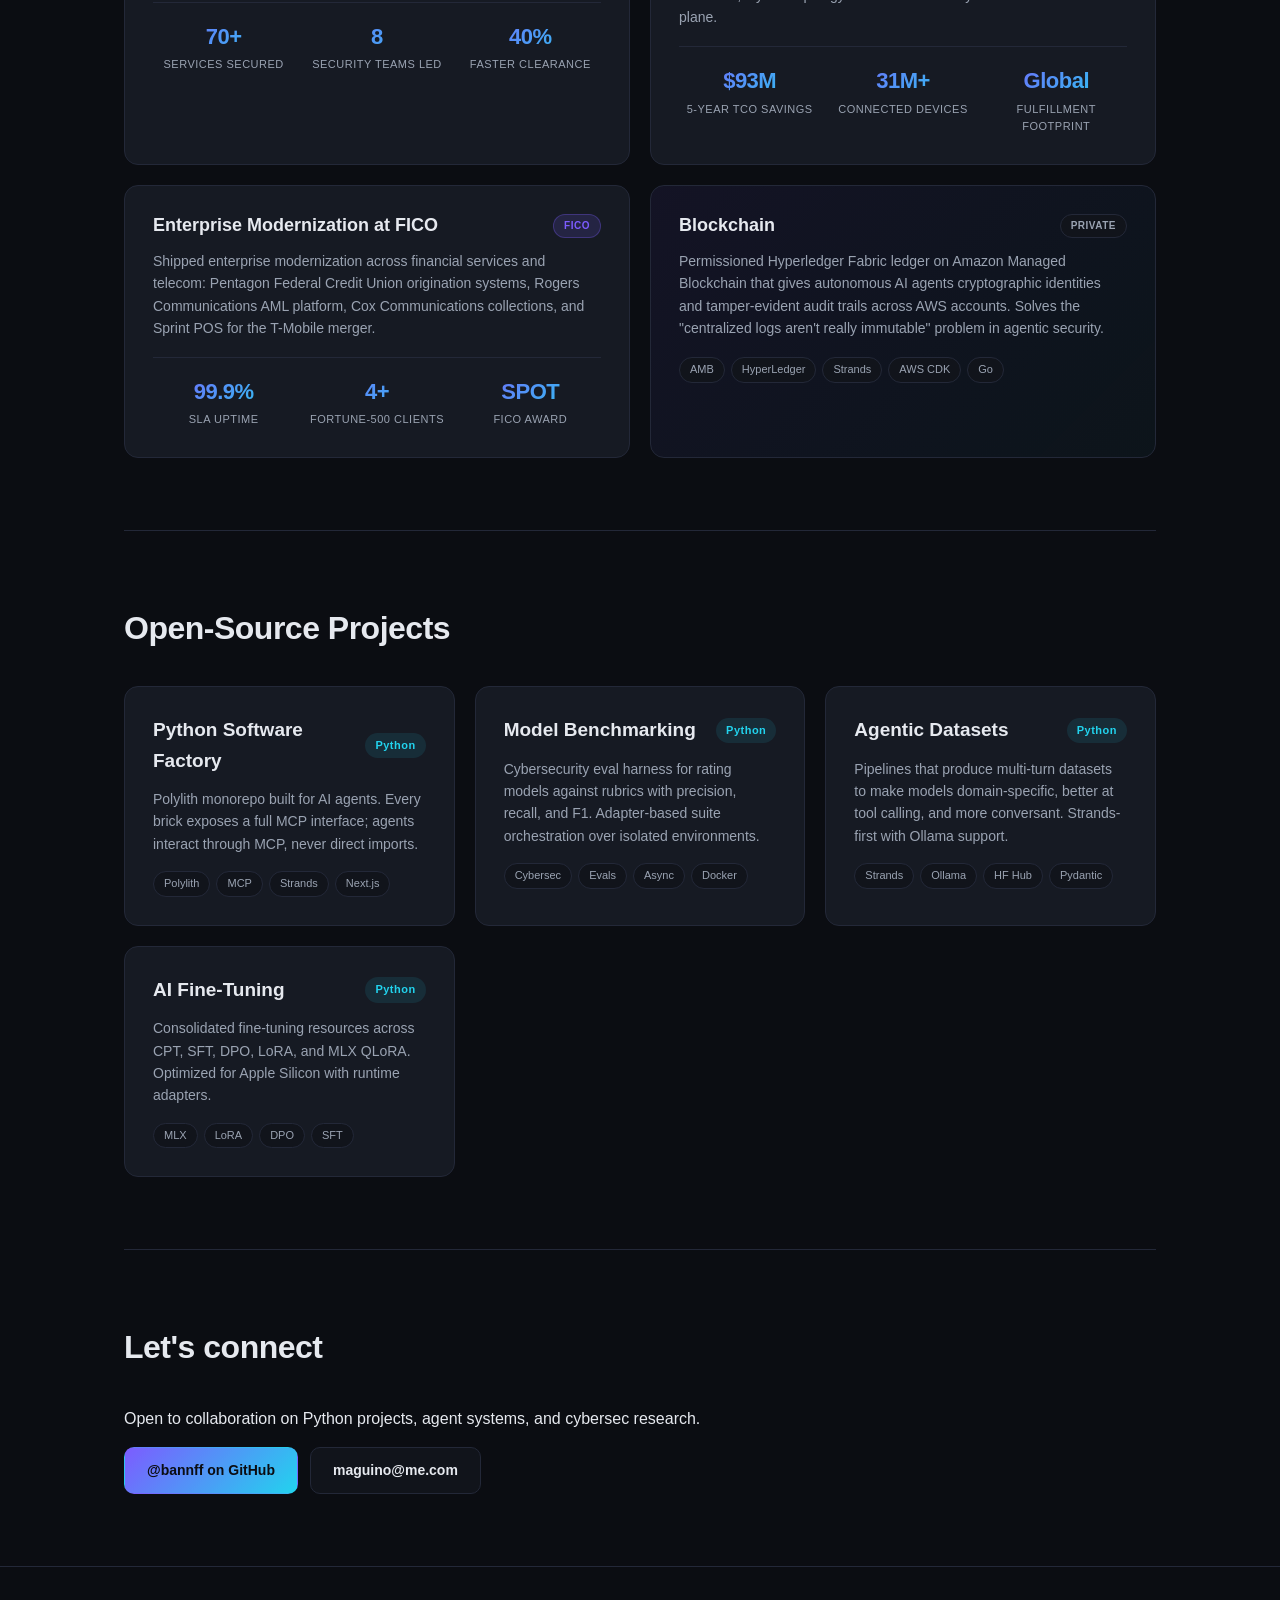
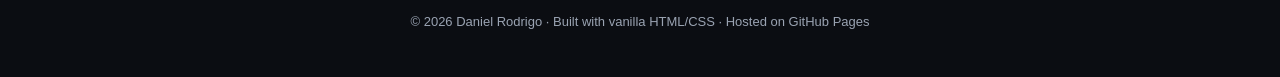
==== commit 20b450b3: "Reorder homepage subtitle" ====
--- a/index.html
+++ b/index.html
@@ -79,7 +79,7 @@
         <div>
           <p class="eyebrow">Austin, TX · Amazon</p>
           <h1>Daniel Rodrigo</h1>
-          <p class="tagline">TPM · AI Engineer · Blockchain Enthusiast</p>
+          <p class="tagline">AI Engineer · TPM · Blockchain Enthusiast</p>
           <p class="bio">
             I build agent systems that scale. My work spans agent dataset
             creation, model training, MCP-first architecture, and clean
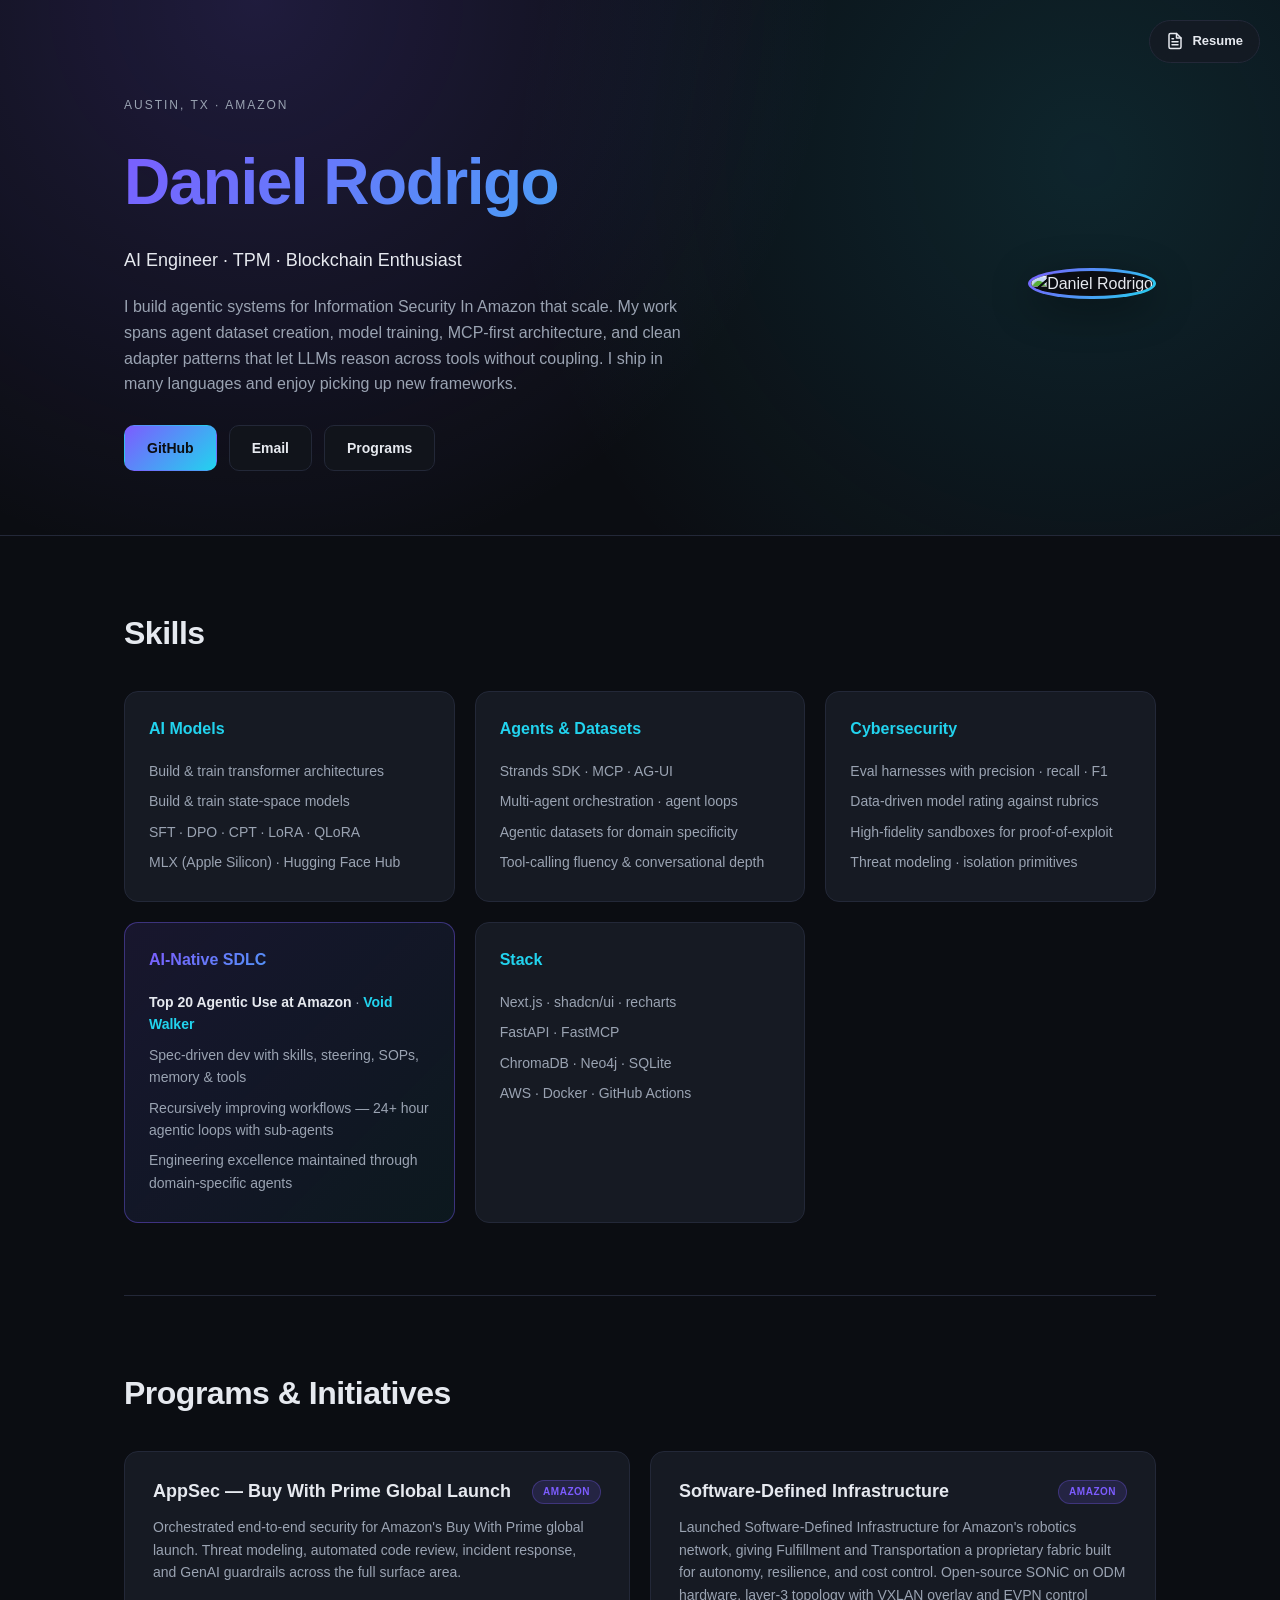
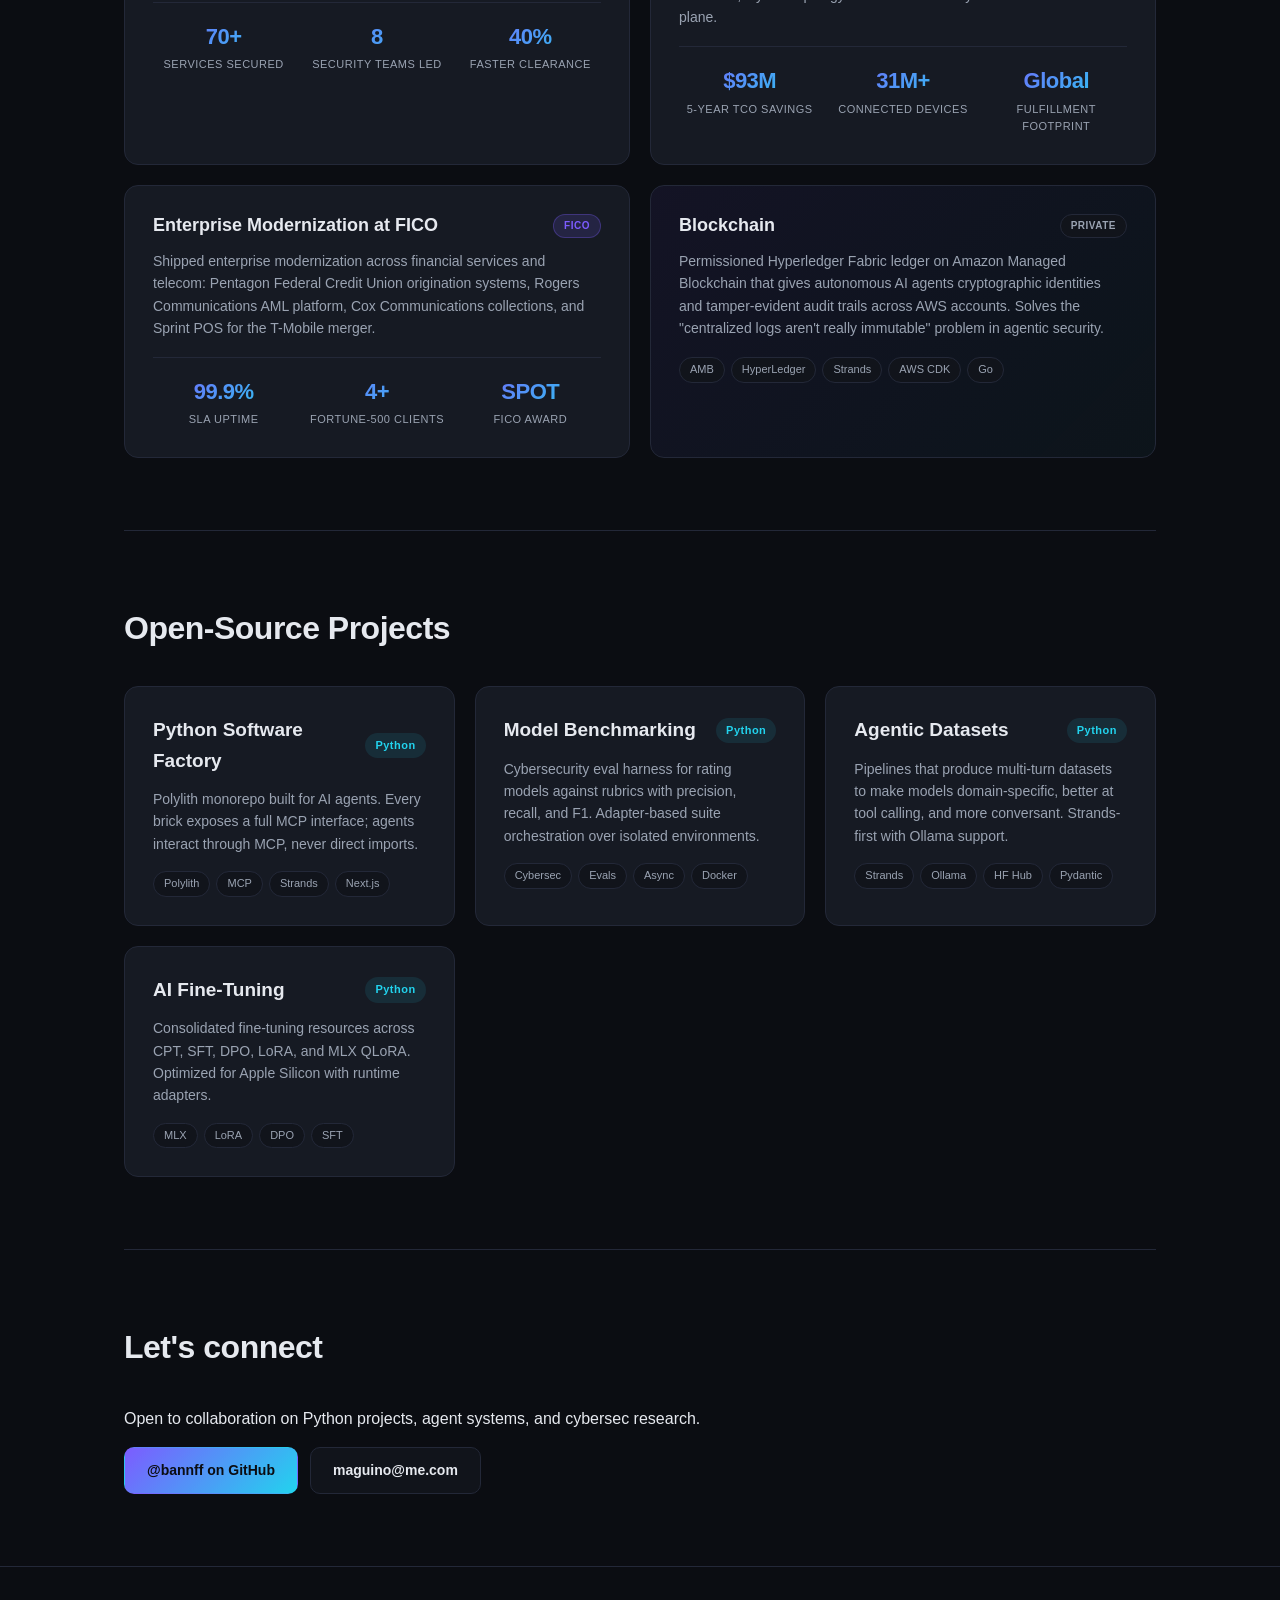
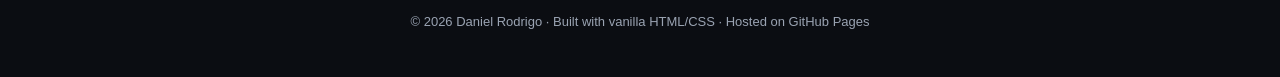
==== commit 8bb364f3: "Update homepage hero copy" ====
--- a/index.html
+++ b/index.html
@@ -81,7 +81,7 @@
           <h1>Daniel Rodrigo</h1>
           <p class="tagline">AI Engineer · TPM · Blockchain Enthusiast</p>
           <p class="bio">
-            I build agent systems that scale. My work spans agent dataset
+            I build agentic systems for Information Security In Amazon that scale. My work spans agent dataset
             creation, model training, MCP-first architecture, and clean
             adapter patterns that let LLMs reason across tools without
             coupling. I ship in many languages and enjoy picking up new
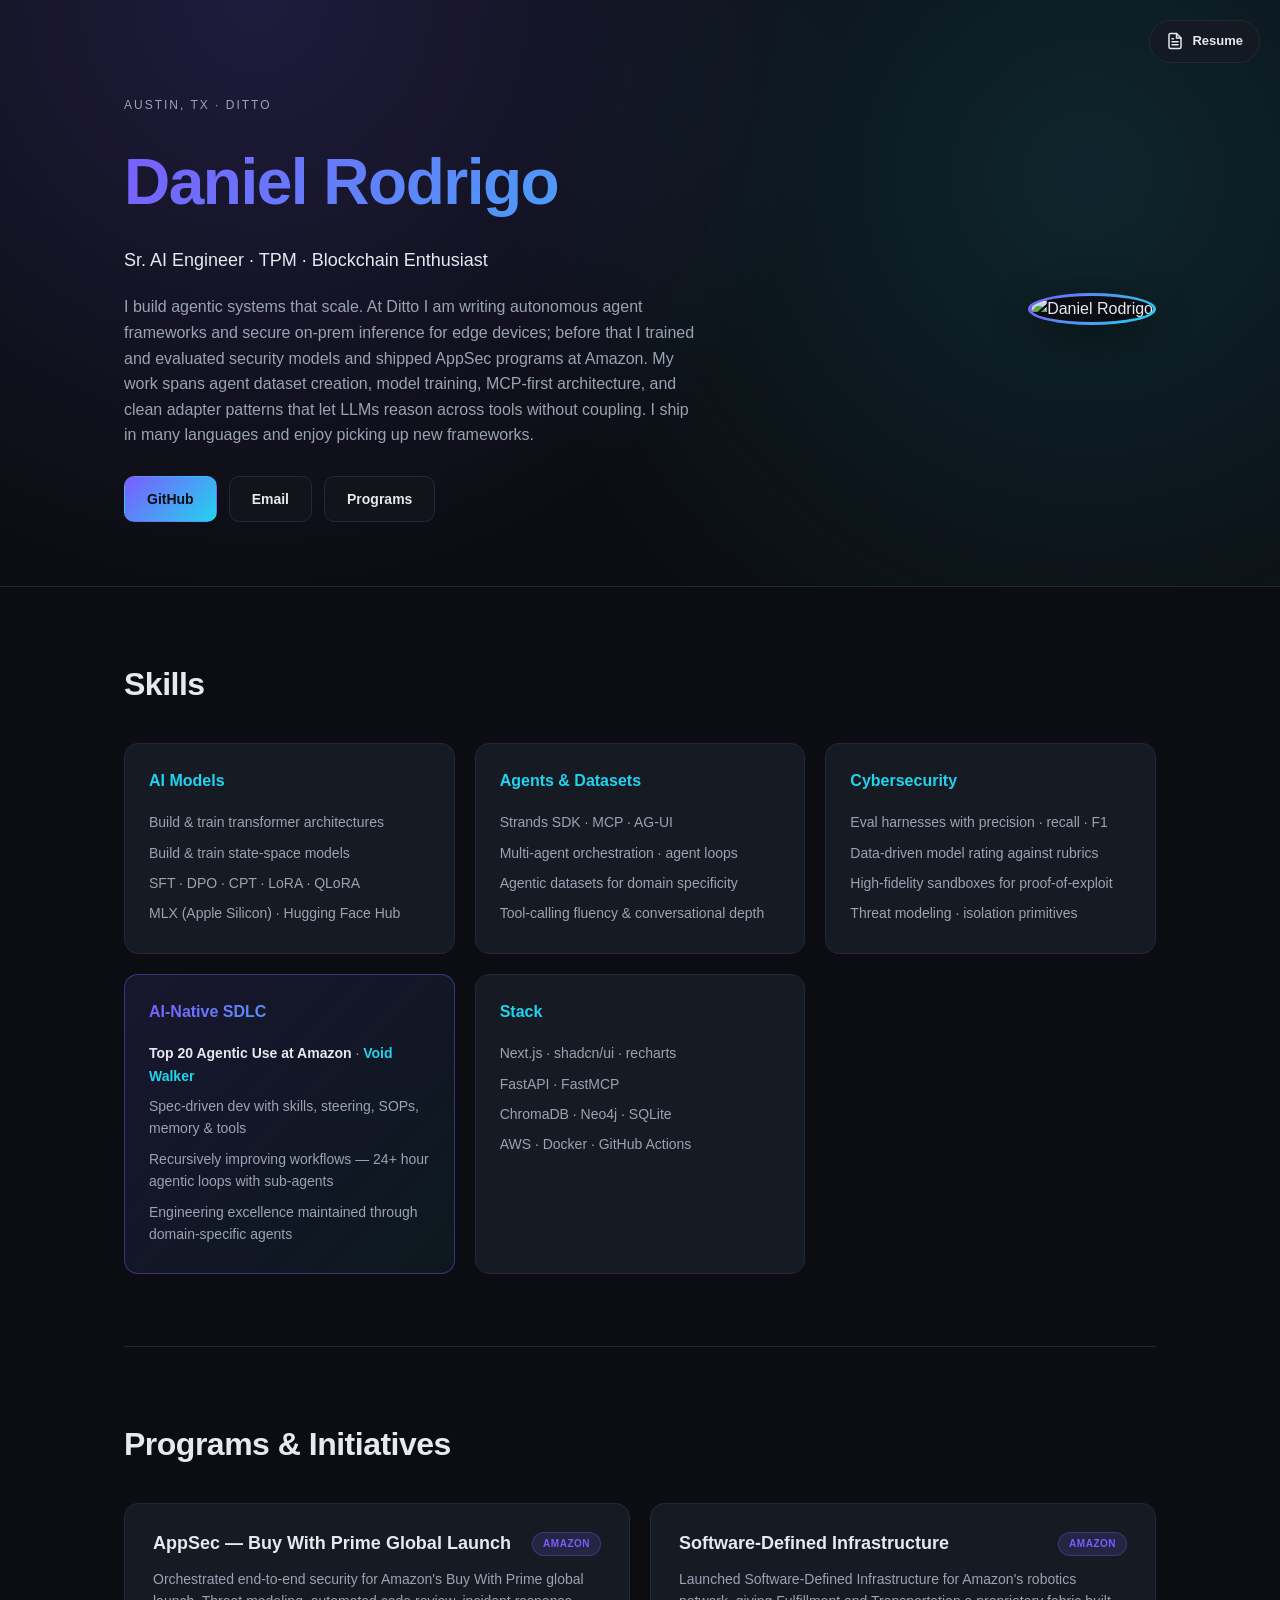
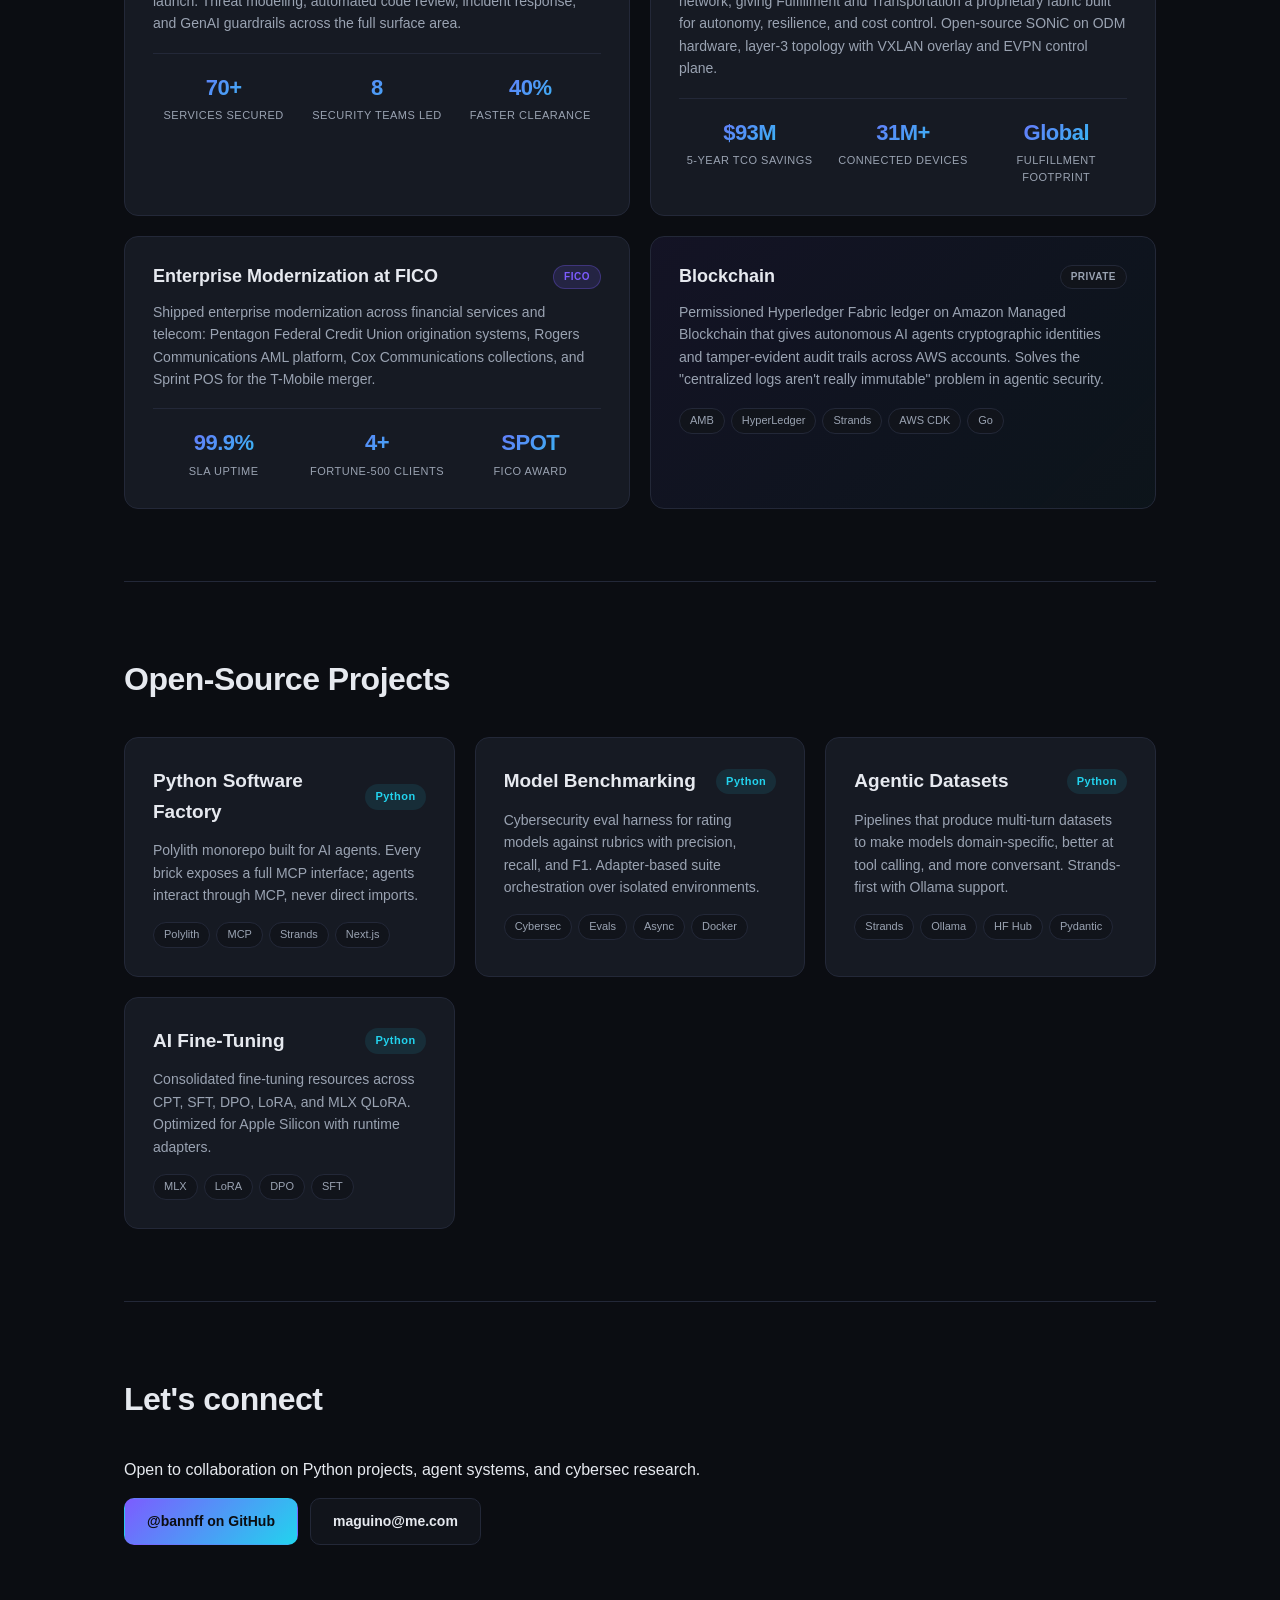
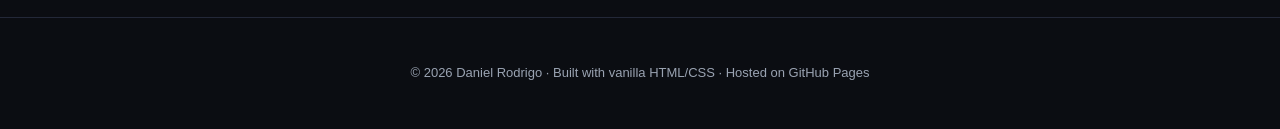
==== commit d6de410a: "feat(resume): sync job titles with LinkedIn, add Ditto role" ====
--- a/index.html
+++ b/index.html
@@ -5,8 +5,8 @@
   <meta name="viewport" content="width=device-width, initial-scale=1.0" />
 
   <!-- Primary SEO -->
-  <title>Daniel Rodrigo — Sr. TPM & AI Engineer at Amazon</title>
-  <meta name="description" content="Sr. Technical Program Manager and AI Engineer at Amazon. Agentic security platforms on MCP and multi-agent orchestration. ML pipelines for transformer and state-space models. 14+ years shipping at scale." />
+  <title>Daniel Rodrigo — Sr. AI Engineer</title>
+  <meta name="description" content="Sr. AI Engineer at Ditto. Autonomous agent frameworks, high-availability AI gateways, and secure on-prem edge inference. Previously agentic security, model training, and evaluation at Amazon. 14+ years shipping at scale." />
   <meta name="keywords" content="AI Engineer, Technical Program Manager, TPM, Amazon, MCP, Strands, agentic security, multi-agent orchestration, fine-tuning, transformer, state space models, blockchain, Hyperledger, Austin" />
   <meta name="author" content="Daniel Rodrigo" />
   <link rel="canonical" href="https://bannff.github.io/" />
@@ -14,16 +14,16 @@
   <!-- Open Graph (Slack, LinkedIn, iMessage, Discord, Facebook) -->
   <meta property="og:type" content="profile" />
   <meta property="og:url" content="https://bannff.github.io/" />
-  <meta property="og:title" content="Daniel Rodrigo — Sr. TPM & AI Engineer at Amazon" />
-  <meta property="og:description" content="Building agentic security platforms on MCP and multi-agent orchestration. 14+ years shipping at scale across security, networks, and AI." />
+  <meta property="og:title" content="Daniel Rodrigo — Sr. AI Engineer" />
+  <meta property="og:description" content="Building autonomous agent frameworks, AI gateways, and secure edge inference. 14+ years shipping at scale across AI, security, and networks." />
   <meta property="og:image" content="https://avatars.githubusercontent.com/u/184795715?v=4" />
   <meta property="profile:first_name" content="Daniel" />
   <meta property="profile:last_name" content="Rodrigo" />
 
   <!-- Twitter Card -->
   <meta name="twitter:card" content="summary" />
-  <meta name="twitter:title" content="Daniel Rodrigo — Sr. TPM & AI Engineer" />
-  <meta name="twitter:description" content="Agentic security on MCP. ML pipelines for transformer and state-space models. 14+ years at Amazon, FICO, Verizon." />
+  <meta name="twitter:title" content="Daniel Rodrigo — Sr. AI Engineer" />
+  <meta name="twitter:description" content="Autonomous agent frameworks, AI gateways, edge inference. 14+ years at Ditto, Amazon, FICO, Verizon." />
   <meta name="twitter:image" content="https://avatars.githubusercontent.com/u/184795715?v=4" />
 
   <link rel="icon" href="data:image/svg+xml,<svg xmlns=%22http://www.w3.org/2000/svg%22 viewBox=%220 0 100 100%22><text y=%22.9em%22 font-size=%2290%22>⚡</text></svg>" />
@@ -36,8 +36,8 @@
     "@type": "Person",
     "name": "Daniel Rodrigo",
     "alternateName": "Daniel Eric Rodrigo",
-    "jobTitle": "Sr. Technical Program Manager & AI Engineer",
-    "worksFor": { "@type": "Organization", "name": "Amazon" },
+    "jobTitle": "Sr. AI Engineer",
+    "worksFor": { "@type": "Organization", "name": "Ditto" },
     "address": { "@type": "PostalAddress", "addressLocality": "Austin", "addressRegion": "TX", "addressCountry": "US" },
     "email": "mailto:maguino@me.com",
     "url": "https://bannff.github.io/",
@@ -77,11 +77,13 @@
     <div class="container">
       <div class="hero-grid">
         <div>
-          <p class="eyebrow">Austin, TX · Amazon</p>
+          <p class="eyebrow">Austin, TX · Ditto</p>
           <h1>Daniel Rodrigo</h1>
-          <p class="tagline">AI Engineer · TPM · Blockchain Enthusiast</p>
+          <p class="tagline">Sr. AI Engineer · TPM · Blockchain Enthusiast</p>
           <p class="bio">
-            I build agentic systems for Information Security In Amazon that scale. My work spans agent dataset
+            I build agentic systems that scale. At Ditto I am writing autonomous agent frameworks
+            and secure on-prem inference for edge devices; before that I trained and evaluated
+            security models and shipped AppSec programs at Amazon. My work spans agent dataset
             creation, model training, MCP-first architecture, and clean
             adapter patterns that let LLMs reason across tools without
             coupling. I ship in many languages and enjoy picking up new
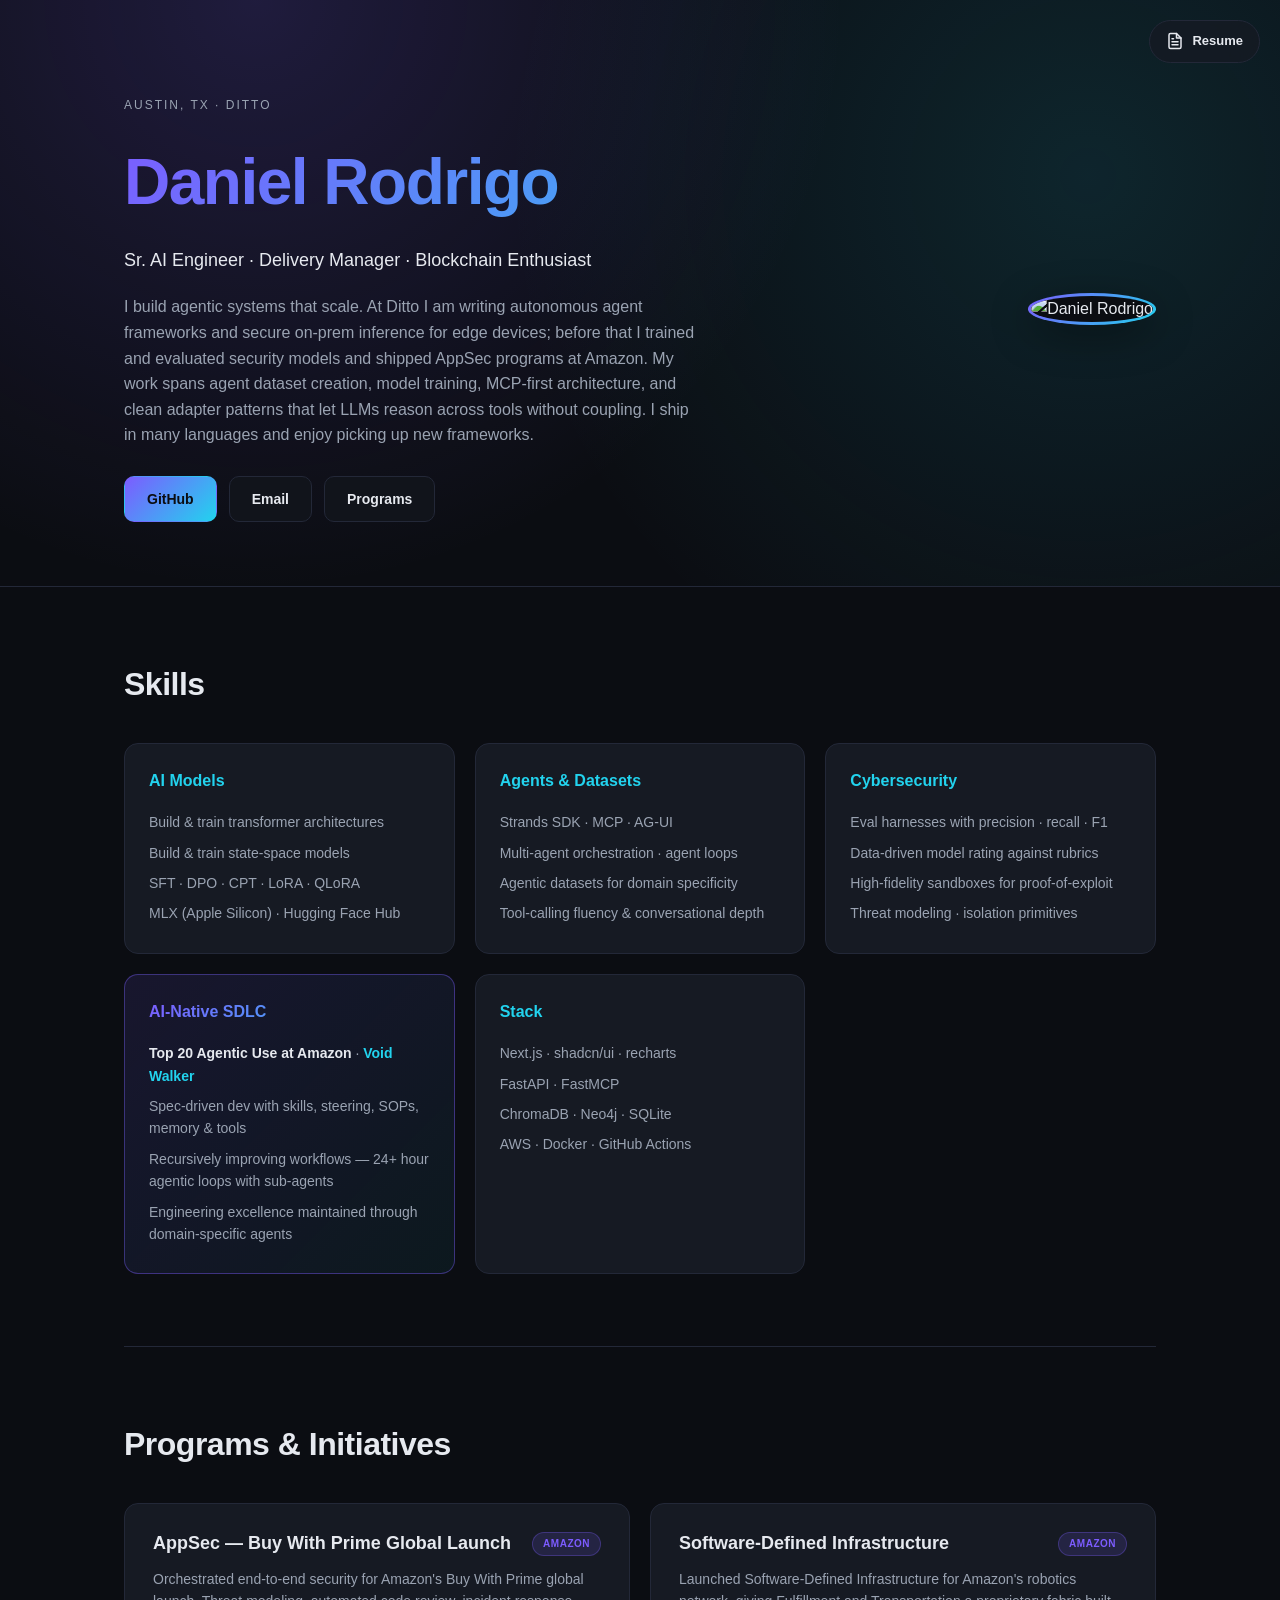
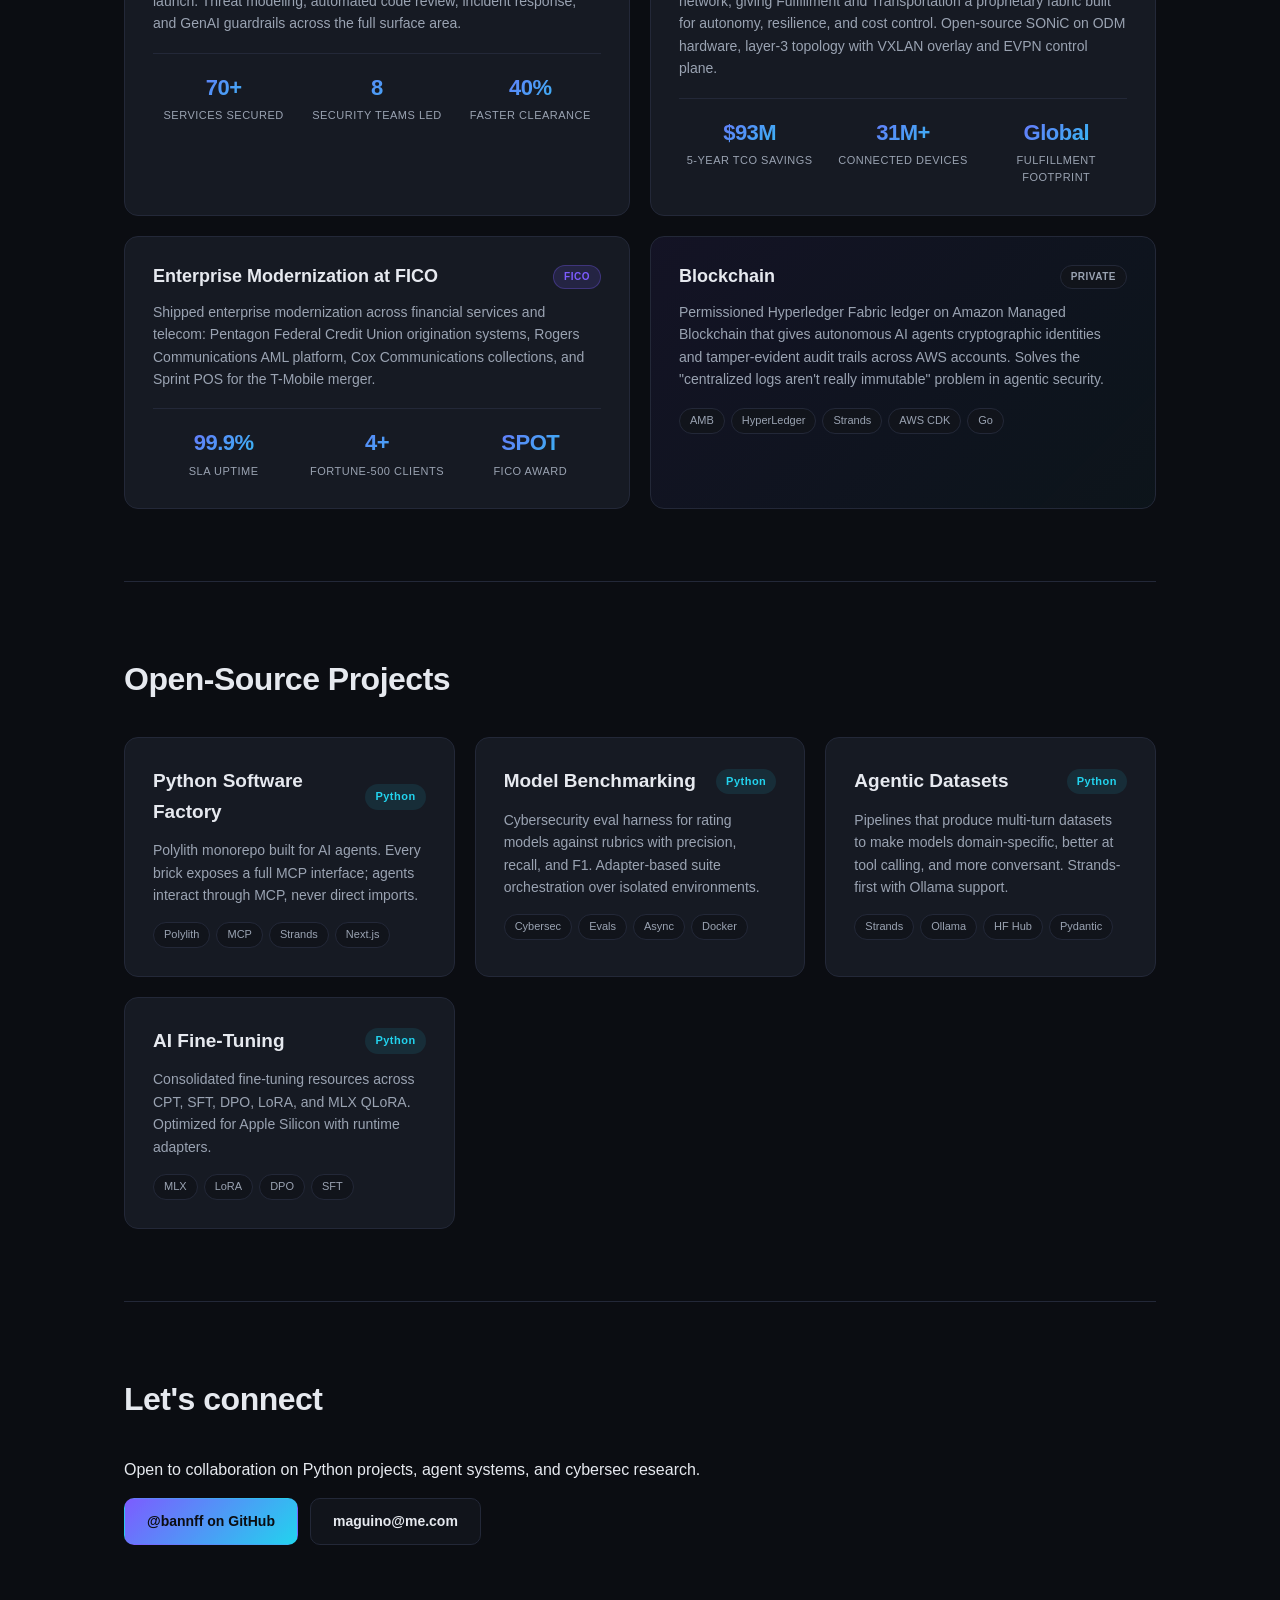
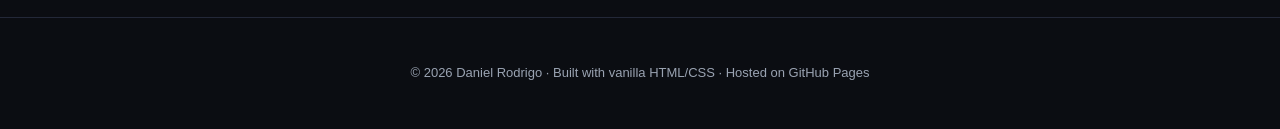
==== commit 5e30b203: "chore(site): drop stale TPM references from tagline and keywords" ====
--- a/index.html
+++ b/index.html
@@ -7,7 +7,7 @@
   <!-- Primary SEO -->
   <title>Daniel Rodrigo — Sr. AI Engineer</title>
   <meta name="description" content="Sr. AI Engineer at Ditto. Autonomous agent frameworks, high-availability AI gateways, and secure on-prem edge inference. Previously agentic security, model training, and evaluation at Amazon. 14+ years shipping at scale." />
-  <meta name="keywords" content="AI Engineer, Technical Program Manager, TPM, Amazon, MCP, Strands, agentic security, multi-agent orchestration, fine-tuning, transformer, state space models, blockchain, Hyperledger, Austin" />
+  <meta name="keywords" content="AI Engineer, Technical Delivery Manager, Delivery Manager, agentic frameworks, AI gateways, edge inference, Ditto, Amazon, MCP, Strands, multi-agent orchestration, fine-tuning, transformer, state space models, blockchain, Hyperledger, Austin" />
   <meta name="author" content="Daniel Rodrigo" />
   <link rel="canonical" href="https://bannff.github.io/" />
 
@@ -79,7 +79,7 @@
         <div>
           <p class="eyebrow">Austin, TX · Ditto</p>
           <h1>Daniel Rodrigo</h1>
-          <p class="tagline">Sr. AI Engineer · TPM · Blockchain Enthusiast</p>
+          <p class="tagline">Sr. AI Engineer · Delivery Manager · Blockchain Enthusiast</p>
           <p class="bio">
             I build agentic systems that scale. At Ditto I am writing autonomous agent frameworks
             and secure on-prem inference for edge devices; before that I trained and evaluated
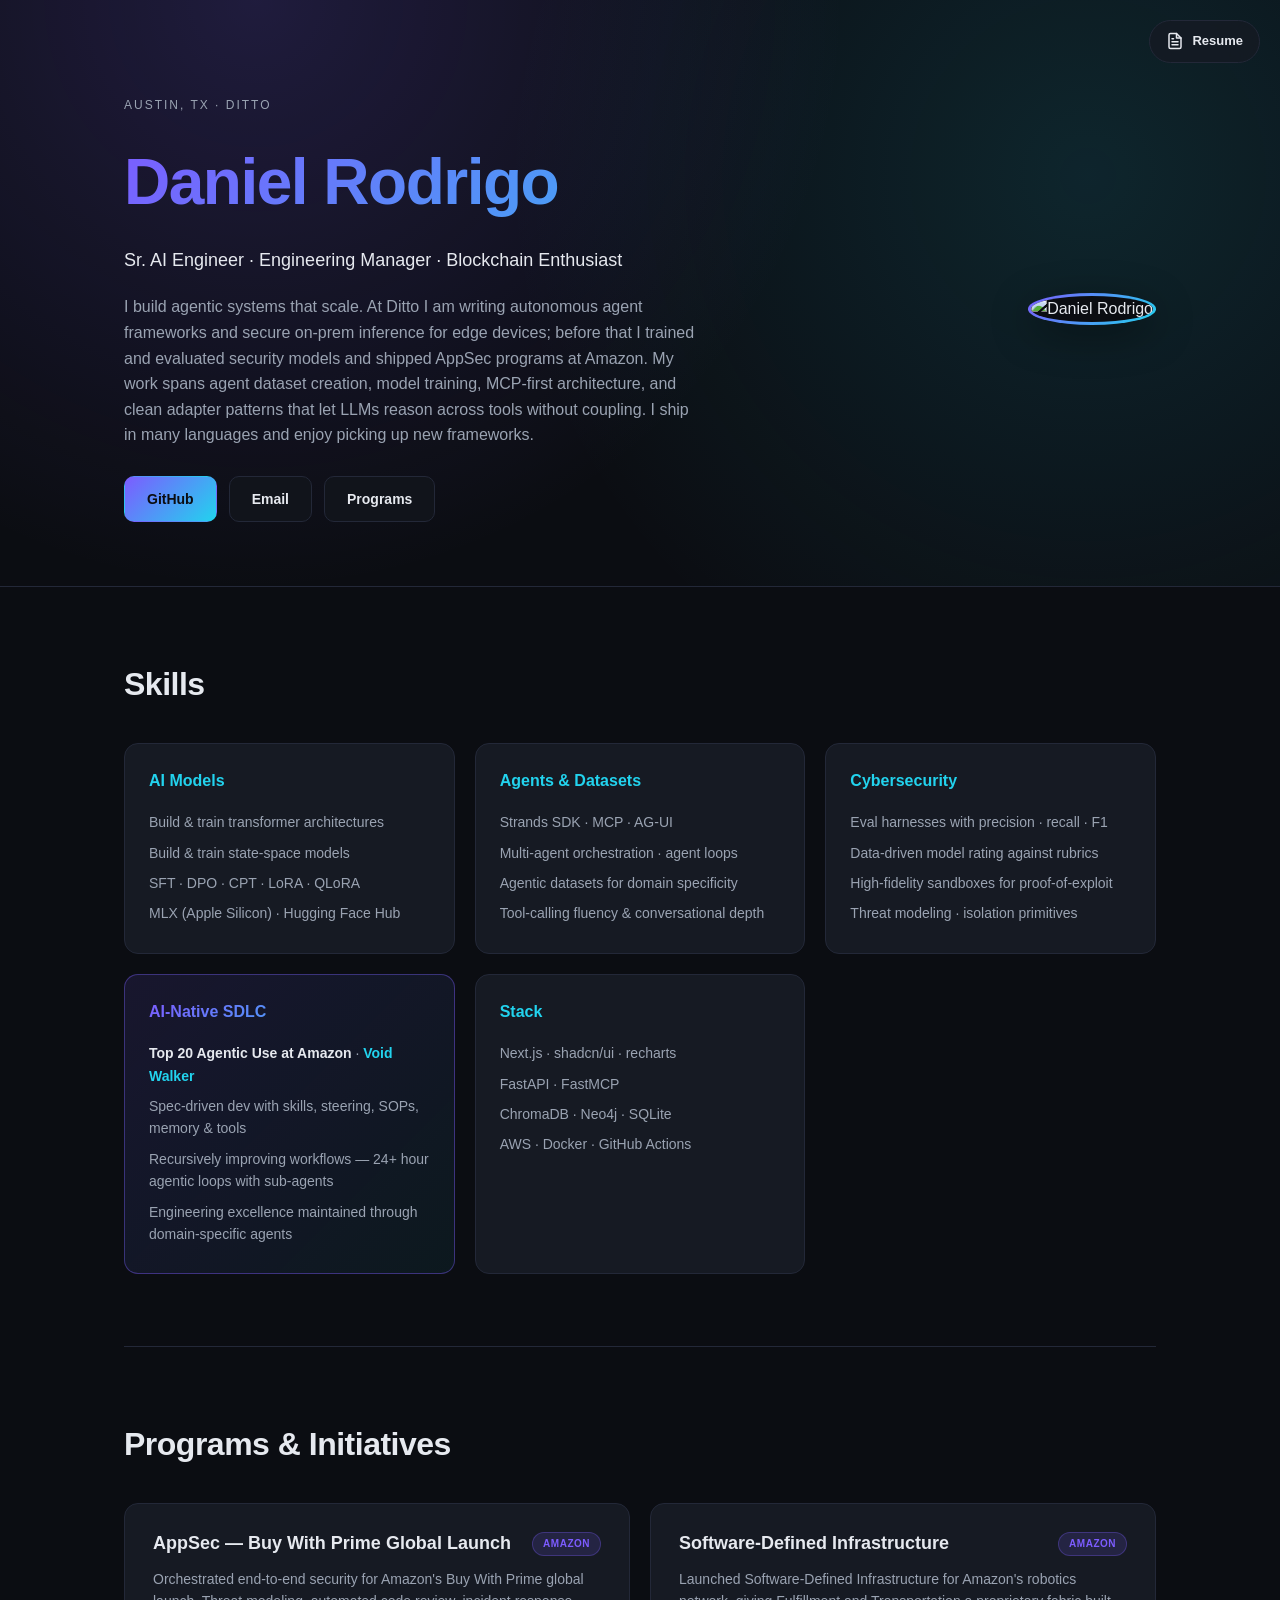
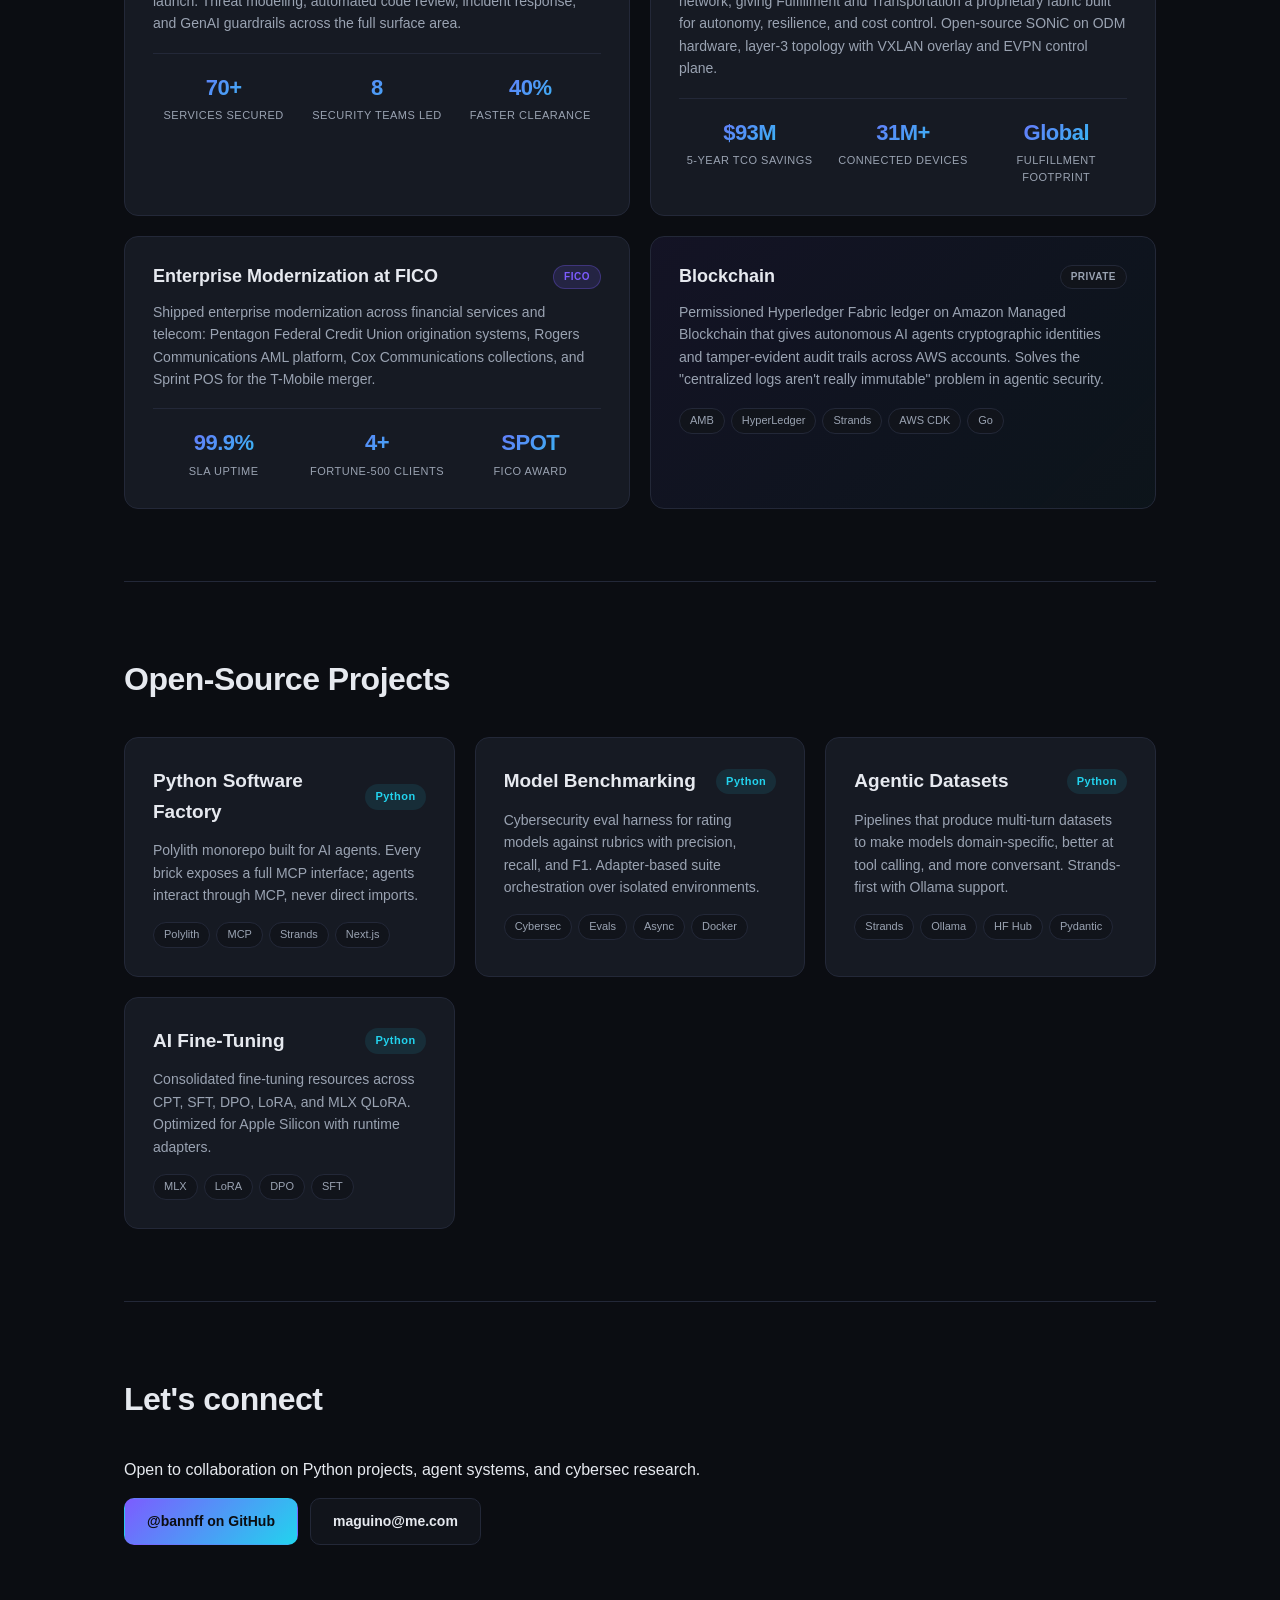
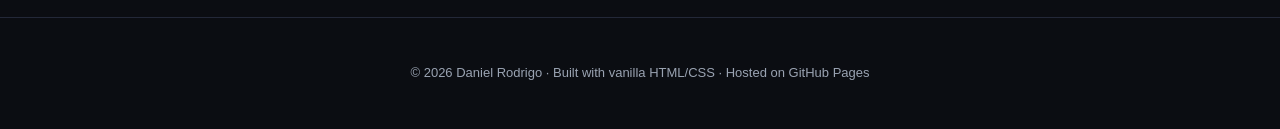
==== commit fd48d9bd: "feat(resume): retitle delivery manager roles to engineering manager" ====
--- a/index.html
+++ b/index.html
@@ -7,7 +7,7 @@
   <!-- Primary SEO -->
   <title>Daniel Rodrigo — Sr. AI Engineer</title>
   <meta name="description" content="Sr. AI Engineer at Ditto. Autonomous agent frameworks, high-availability AI gateways, and secure on-prem edge inference. Previously agentic security, model training, and evaluation at Amazon. 14+ years shipping at scale." />
-  <meta name="keywords" content="AI Engineer, Technical Delivery Manager, Delivery Manager, agentic frameworks, AI gateways, edge inference, Ditto, Amazon, MCP, Strands, multi-agent orchestration, fine-tuning, transformer, state space models, blockchain, Hyperledger, Austin" />
+  <meta name="keywords" content="AI Engineer, Engineering Manager, agentic frameworks, AI gateways, edge inference, Ditto, Amazon, MCP, Strands, multi-agent orchestration, fine-tuning, transformer, state space models, blockchain, Hyperledger, Austin" />
   <meta name="author" content="Daniel Rodrigo" />
   <link rel="canonical" href="https://bannff.github.io/" />
 
@@ -79,7 +79,7 @@
         <div>
           <p class="eyebrow">Austin, TX · Ditto</p>
           <h1>Daniel Rodrigo</h1>
-          <p class="tagline">Sr. AI Engineer · Delivery Manager · Blockchain Enthusiast</p>
+          <p class="tagline">Sr. AI Engineer · Engineering Manager · Blockchain Enthusiast</p>
           <p class="bio">
             I build agentic systems that scale. At Ditto I am writing autonomous agent frameworks
             and secure on-prem inference for edge devices; before that I trained and evaluated
